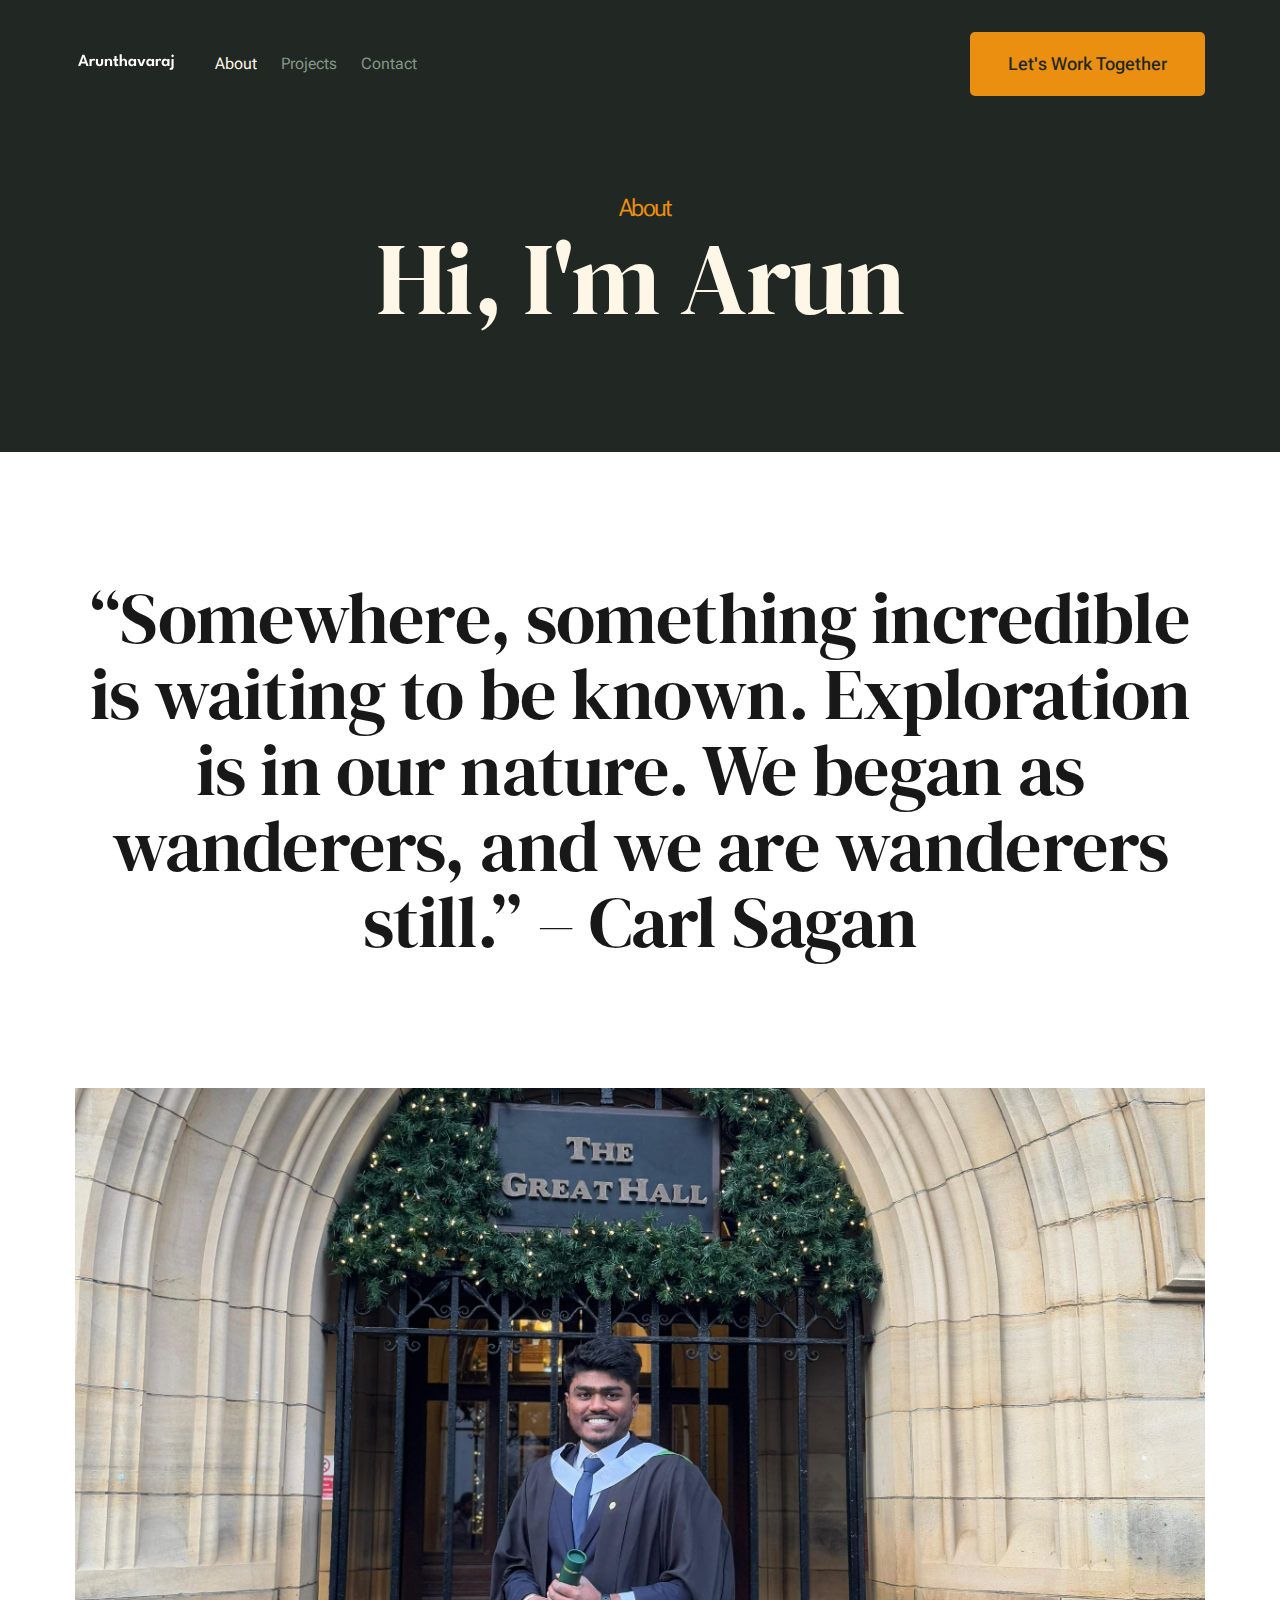
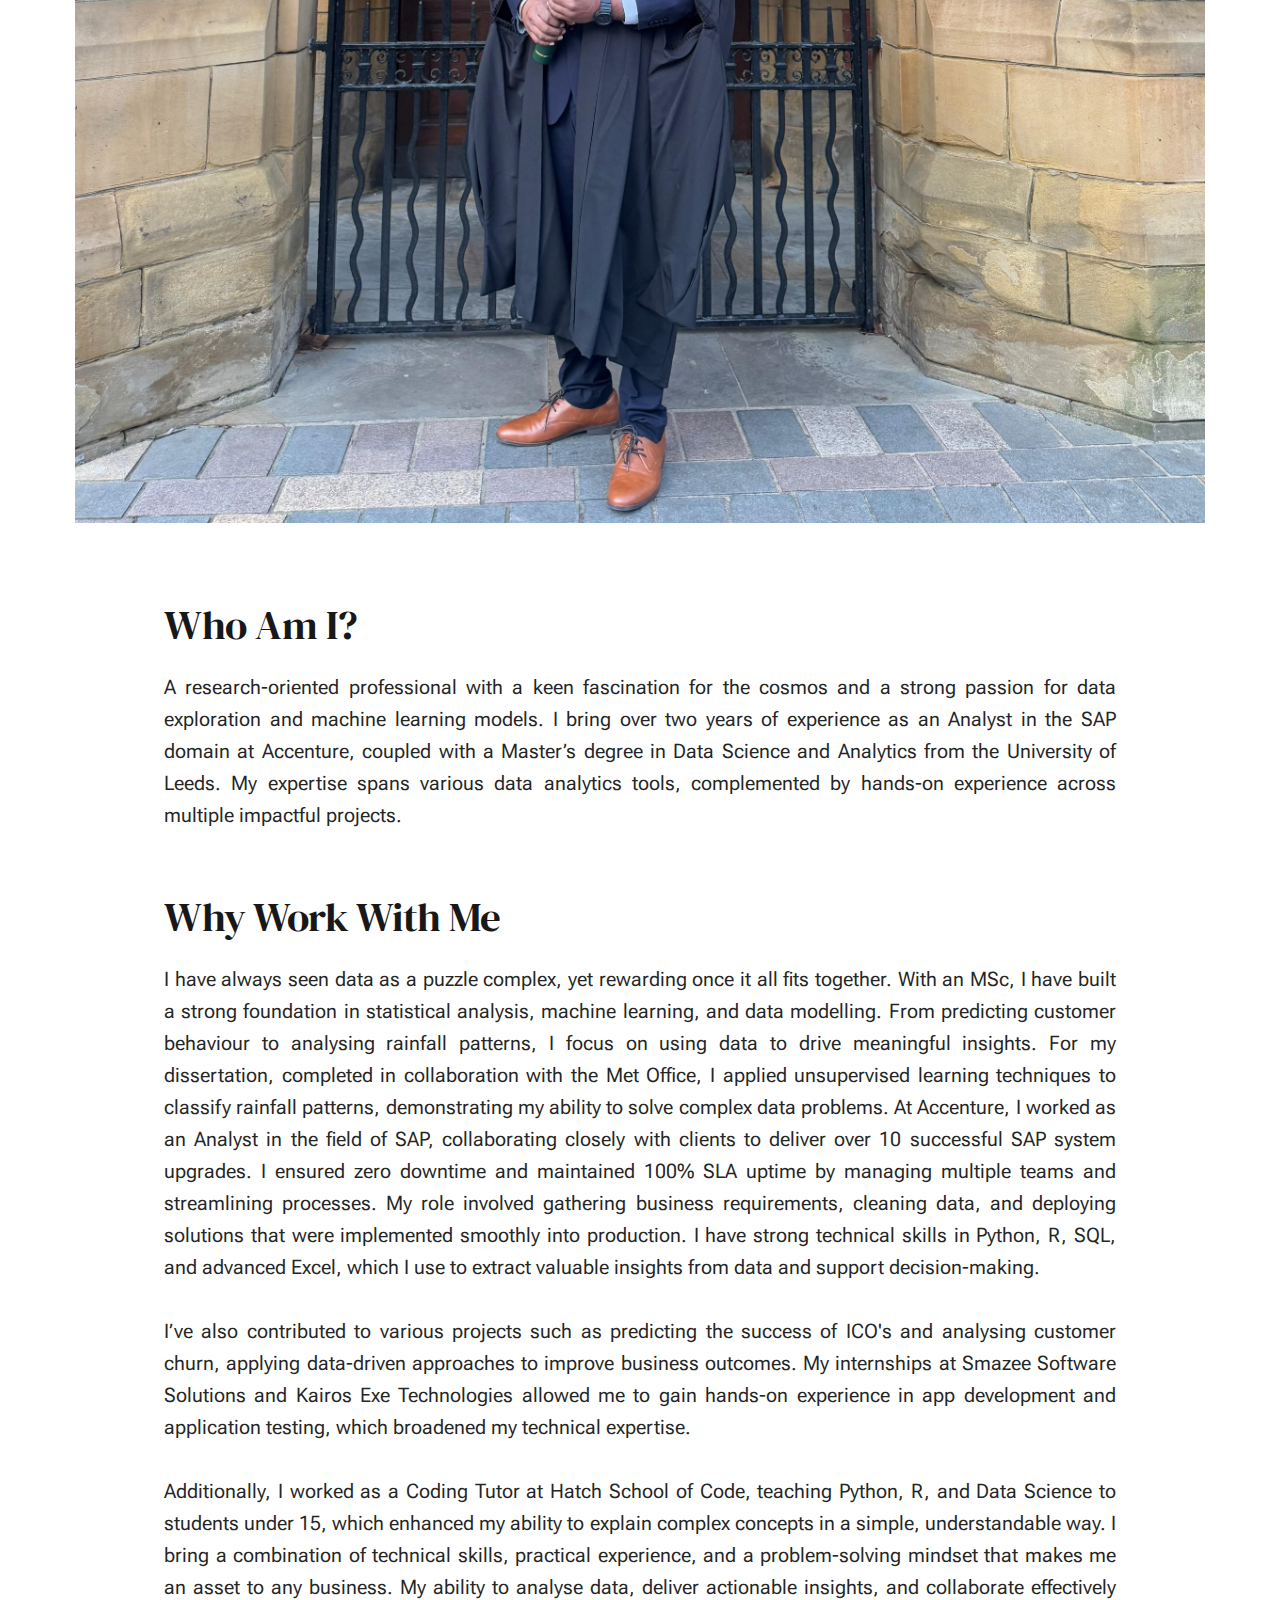
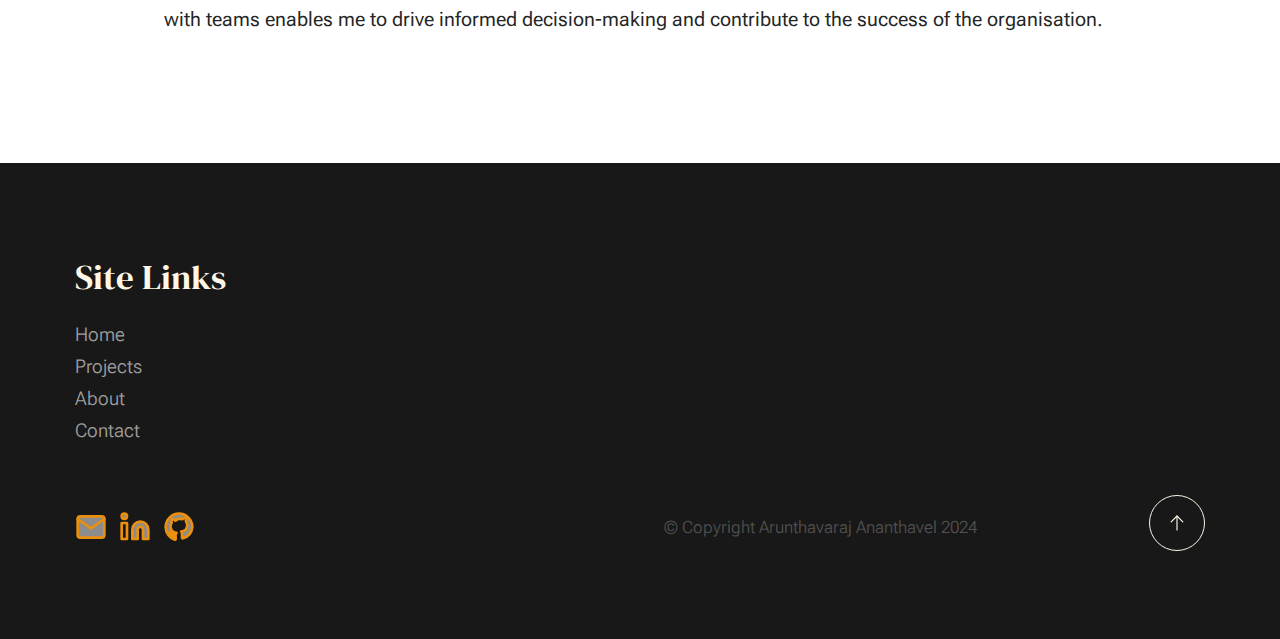
==== about.html @ 65ffff87 "first commit" ====
<!DOCTYPE html>
<html lang="en" class="no-js" >
<head>

    <!--- basic page needs
    ================================================== -->
    <meta charset="utf-8">
    <meta name="viewport" content="width=device-width, initial-scale=1">
    <title>About - Arun</title>

    <script>
        document.documentElement.classList.remove('no-js');
        document.documentElement.classList.add('js');
    </script>

    <!-- CSS
    ================================================== -->
    <link rel="stylesheet" href="css/vendor.css">
    <link rel="stylesheet" href="css/styles.css">

    <!-- favicons
    ================================================== -->
    <link rel="apple-touch-icon" sizes="180x180" href="apple-touch-icon.png">
    <link rel="icon" type="image/png" sizes="32x32" href="favicon-32x32.png">
    <link rel="icon" type="image/png" sizes="16x16" href="favicon-16x16.png">
    <link rel="manifest" href="site.webmanifest">

</head>


<body id="top">


    <!-- preloader
    ================================================== -->
    <div id="preloader">
        <div id="loader" class="dots-fade">
            <div></div>
            <div></div>
            <div></div>
        </div>
    </div>


    <!-- page wrap
    ================================================== -->
    <div id="page" class="s-pagewrap">


        <!-- # site header 
        ================================================== -->
        <header class="s-header">

            <div class="row s-header__inner width-sixteen-col">

                <div class="s-header__block">
                    <div class="s-header__logo">
                        <a class="logo" href="index.html">
                            <img src="images/logo.svg" alt="Homepage">
                        </a>
                    </div>

                    <a class="s-header__menu-toggle" href="#0"><span>Menu</span></a>
                </div> <!-- end s-header__block -->

                <nav class="s-header__nav">
    
                    <ul class="s-header__menu-links">
                        <li class="current"><a href="about.html">About</a></li>
                        <li><a href="projects.html">Projects</a></li>
                        <li><a href="contact.html">Contact</a></li>
                    </ul> <!-- s-header__menu-links -->

                    <div class="s-header__contact">
                        <a href="contact.html" class="btn btn--primary s-header__contact-btn">Let's Work Together</a>                        
                    </div> <!-- s-header__contact -->
    
                </nav> <!-- end s-header__nav -->

            </div> <!-- end s-header__inner -->

        </header> <!-- end s-header -->


        <!-- # site main content
        ================================================== -->
        <section id="content" class="s-content">

               <section class="s-pageheader pageheader">
                    <div class="row">
                        <div class="column xl-12">
                            <h1 class="page-title">
                                <span class="page-title__small-type text-pretitle">About</span>
                                Hi, I'm Arun
                            </h1>
                            
                        </div>
                    </div>
               </section> <!-- end pageheader --> 

               <section class="s-pagecontent pagecontent">

                    <div class="row pageintro">
                        <div class="column xl-12 lg-12 text-center">
                            <h5 class="text-display-title">“Somewhere, something incredible is waiting to be known. Exploration is in our nature. We began as wanderers, and we are wanderers still.” – Carl Sagan </h5>
                        </div>
                                             
                    </div> <!-- end pageintro -->   
                    
                    <div class="row pagemedia">
                        <d class="column xl-12">
                            <figure class="page-media">                                
                                <img src="images/thumbs/about/about-1200.jpg" 
                                     srcset="images/thumbs/about/about-1200.jpg 1200w, 
                                             images/thumbs/about/about-1200.jpg 1200w, 
                                             images/thumbs/about/about-600.jpg 600w" sizes="(max-width: 2400px) 100vw, 2400px" alt="">
                            </figure>
                        </d>
                    </div> <!-- end pagemedia -->

                    <div class="row width-narrower pagemain">
                        <div class="column xl-12"> 

                            <h2>Who Am I?</h2>
                            <p style="text-align: justify;">
                                A research-oriented professional with a keen fascination for the cosmos and a strong passion for data exploration and machine learning models. 
                                I bring over two years of experience as an Analyst in the SAP domain at Accenture, coupled with a Master’s degree in Data Science and Analytics 
                                from the University of Leeds. My expertise spans various data analytics tools, complemented by hands-on experience across multiple impactful projects. 
                            </p>

                        

                            <h2>Why Work With Me</h2>
                            <p style="text-align: justify;">
                                I have always seen data as a puzzle complex, yet rewarding once it all fits together. With an MSc, I have built a strong foundation in statistical analysis, machine learning, and data modelling. From predicting customer behaviour to analysing rainfall patterns, I focus on using data to drive meaningful insights. For my dissertation, completed in collaboration with the Met Office, I applied unsupervised learning techniques to classify rainfall patterns, demonstrating my ability to solve complex data problems.

                                At Accenture, I worked as an Analyst in the field of SAP, collaborating closely with clients to deliver over 10 successful SAP system upgrades. 
                                I ensured zero downtime and maintained 100% SLA uptime by managing multiple teams and streamlining processes. My role involved gathering business requirements, 
                                cleaning data, and deploying solutions that were implemented smoothly into production. I have strong technical skills in Python, R, SQL, and advanced Excel, 
                                which I use to extract valuable insights from data and support decision-making.
                            </p>

                            <p style="text-align: justify;">
                                I’ve also contributed to various projects such as predicting the success of ICO's and analysing customer churn, applying data-driven approaches to improve business outcomes. 
                                My internships at Smazee Software Solutions and Kairos Exe Technologies allowed me to gain hands-on experience in app development and application testing, 
                                which broadened my technical expertise.
                            </p>
                            
                            <p style="text-align: justify;">
                                Additionally, I worked as a Coding Tutor at Hatch School of Code, teaching Python, R, and Data Science to students under 15, which enhanced my ability to explain complex concepts in a simple, understandable way.
                                I bring a combination of technical skills, practical experience, and a problem-solving mindset that makes me an asset to any business. My ability to analyse data, deliver actionable insights, and collaborate effectively with
                                teams enables me to drive informed decision-making and contribute to the success of the organisation.
                            </p>                   

                        </div> <!-- end grid-block-->
                    </div> <!-- end pagemain -->

               </section> <!-- pagecontent -->

               
        </section> <!-- s-content-->

        


        <!-- # footer 
        ================================================== -->
        <footer class="s-footer">
            <div class="row s-footer__content">
                               
                <div class="column xl-3 lg-6 md-12 s-footer__block s-footer__site-links">
                    <h3>Site Links</h3>
                    <ul class="link-list">
                        <li><a href="index.html">Home</a></li>
                        <li><a href="projects.html">Projects</a></li>
                        <li><a href="about.html">About</a></li>
                        <li><a href="contact.html">Contact</a></li>
                    </ul>
                </div>
            </div>    
            
            <div class="row s-footer__bottom">
                <div class="column xl-6 lg-12">
                    <ul class="s-footer__social social-list">
                        <li>
                            <a href="https://mail.google.com/mail/?view=cm&fs=1&to=ajayarun28022000@gmail.com" target="_blank" rel="noopener noreferrer">
                              <svg xmlns="http://www.w3.org/2000/svg" width="24" height="24" viewBox="0 0 24 24" fill="none" stroke="currentColor" stroke-width="2" stroke-linecap="round" stroke-linejoin="round" class="feather feather-mail">
                                <path d="M4 4h16c1.1 0 2 .9 2 2v12c0 1.1-.9 2-2 2H4c-1.1 0-2-.9-2-2V6c0-1.1.9-2 2-2z"></path>
                                <polyline points="22,6 12,13 2,6"></polyline>
                              </svg>
                              <span class="u-screen-reader-text">Email</span>
                            </a>
                          </li>                                  
                          <li>
                            <a href="https://www.linkedin.com/in/arunthavaraj-ananthavel-79775a18b/" target="_blank" rel="noopener noreferrer">
                              <svg xmlns="http://www.w3.org/2000/svg" width="24" height="24" viewBox="0 0 24 24" fill="none" stroke="currentColor" stroke-width="2" stroke-linecap="round" stroke-linejoin="round" class="feather feather-linkedin">
                                <path d="M16 8a6 6 0 0 1 6 6v7h-4v-7a2 2 0 0 0-4 0v7h-4v-7a6 6 0 0 1 6-6z"></path>
                                <rect x="2" y="9" width="4" height="12"></rect>
                                <circle cx="4" cy="4" r="2"></circle>
                              </svg>
                              <span class="u-screen-reader-text">LinkedIn</span>
                            </a>
                          </li>
                          
                          <li>
                            <a href="https://github.com/Arunthavaraj/Arunthavaraj" target="_blank" rel="noopener noreferrer">
                              <svg xmlns="http://www.w3.org/2000/svg" width="24" height="24" viewBox="0 0 24 24" fill="none" stroke="currentColor" stroke-width="2" stroke-linecap="round" stroke-linejoin="round" class="feather feather-github">
                                <path d="M12 2C6.48 2 2 6.48 2 12c0 4.42 2.87 8.166 6.84 9.5.5.1.68-.22.68-.48v-1.72c-2.79.6-3.36-1.33-3.36-1.33-.45-1.14-1.1-1.47-1.1-1.47-.9-.62.07-.6.07-.6 1 .08 1.53 1.05 1.53 1.05.88 1.5 2.32 1.07 2.88.82.09-.63.35-1.07.63-1.32-2.22-.25-4.56-1.11-4.56-4.95 0-1.1.39-2 .99-2.7-.1-.25-.43-1.26.09-2.63 0 0 .81-.27 2.65 1.02A9.217 9.217 0 0 1 12 5.8c.82.004 1.65.11 2.42.32 1.84-1.29 2.65-1.02 2.65-1.02.52 1.37.19 2.38.1 2.63.61.7.99 1.6.99 2.7 0 3.85-2.34 4.7-4.57 4.95.36.31.68.92.68 1.85v2.74c0 .26.18.59.69.48A10.006 10.006 0 0 0 22 12c0-5.52-4.48-10-10-10z"></path>
                              </svg>
                              <span class="u-screen-reader-text">GitHub</span>
                            </a>
                          </li>
                    </ul> <!-- end s-footer__social -->
                </div>
                <div class="column xl-6 lg-12">
                    <p class="ss-copyright">
                        <span>© Copyright Arunthavaraj Ananthavel 2024</span> 
                    </p>
                </div>

                <div class="ss-go-top">
                    <a class="smoothscroll" title="Back to Top" href="#top">
                        <svg xmlns="http://www.w3.org/2000/svg" viewBox="0 0 24 24" width="36" height="36" fill="none" stroke="#ffffff" stroke-width="1" stroke-linecap="round" stroke-linejoin="round">&lt;!--!  Atomicons Free 1.00 by @atisalab License - https://atomicons.com/license/ (Icons: CC BY 4.0) Copyright 2021 Atomicons --&gt;<polyline points="17 11 12 6 7 11"></polyline><line x1="12" y1="18" x2="12" y2="6"></line></svg>
                    </a>
                </div> <!-- end ss-go-top -->
            </div>
            
        </footer> <!-- end s-footer -->

    </div> <!-- end page-wrap -->

    <!-- Java Script
    ================================================== -->
    <script src="js/plugins.js"></script>
    <script src="js/main.js"></script>

</body>
</html>
---- css/styles.css ----
@charset "UTF-8";
/* =================================================================== 
 * Arun Main Stylesheet
 * Template Ver. 1.0.0
 * 12-13-2022
 * ------------------------------------------------------------------
 *
 * TOC:
 * # SETTINGS
 *		## fonts
 *    	## colors
 *	  	## spacing and typescale
 *		## grid variables
 * # CSS RESET
 * # GRID
 *		## extra large devices
 *		## large devices
 *		## medium devices 
 *		## tablet devices
 *		## mobile devices
 *		## small mobile devices
 *		## additional column stackpoints 
 * # BASE SETUP
 * # UTILITY CLASSES
 * # TYPOGRAPHY 
 *		## additional typography & helper classes
 *		## lists
 *		## media 
 *		## spacing
 * # PRELOADER
 *		## page loaded
 * # FORM 
 *		## style placeholder text
 *		## change autocomplete styles in Chrome
 * # BUTTONS
 * # TABLE
 * # COMPONENTS
 *		## pagination 
 *		## alert box 
 *		## skillbars
 *		## stats tabs
 * # PROJECT-WIDE SHARED STYLES
 *		## list items
 *		## social list
 *		## blog card
 *		## testimonials
 *		## swiper overrides
 * # GRID-BASED LAYOUTS
 *		## grid block
 *		## list grid
 * # PAGE WRAP
 * # SITE HEADER
 *		## logo
 *		## main navigation
 *		## mobile menu toggle
 * # PAGEHEADER & PAGECONTENT
 * # INTRO
 *		## intro content
 *		## intro scroll down
 *		## intro transitions
 * # ABOUT
 * # EXPERTISE
 * # CLIENTS
 *		## clients list
 * # CTA
 * # JOURNAL
 * # FOOTER
 *		## newsletter
 *		## copyright
 *		## go top
 * # BLOG STYLES 
 * # PAGE STYLES 
 *		## projects page
 *		## contact page
 *
 * ------------------------------------------------------------------ */


/* ===================================================================
 * # SETTINGS
 *
 *
 * ------------------------------------------------------------------- */

/* ------------------------------------------------------------------- 
 * ## fonts 
 * ------------------------------------------------------------------- */
@import url("https://fonts.googleapis.com/css2?family=DM+Serif+Display&family=Roboto+Flex:opsz,wght@8..144,300;8..144,400;8..144,500;8..144,600&display=swap");

:root {
	--font-1: "Roboto Flex", sans-serif;
	--font-2: "DM Serif Display", Serif;

  /* monospace
   */
	--font-mono: Consolas, "Andale Mono", Courier, "Courier New", monospace;
}

/* ------------------------------------------------------------------- 
 * ## colors
 * ------------------------------------------------------------------- */
:root {
  /* color-1(#EA9010)
   * color-2(#343D35)
   * color-3(#FEF5E4)
   */
	--color-1: hsla(35, 87%, 49%, 1);
	--color-2: hsla(127, 8%, 22%, 1);
	--color-3: hsla(39, 93%, 95%, 1);

  /* theme color variations
   */
	--color-1-lightest             : hsla(35, 87%, 96%, 1);
	--color-1-lighter              : hsla(35, 87%, 69%, 1);
	--color-1-light                : hsla(35, 87%, 59%, 1);
	--color-1-dark                 : hsla(35, 87%, 39%, 1);
	--color-1-darker               : hsla(35, 87%, 29%, 1);
	--color-1-darkest              : hsla(35, 87%, 10%, 1);

	--color-2-lightest             : hsla(127, 8%, 55%, 1);
	--color-2-lighter              : hsla(127, 8%, 42%, 1);
	--color-2-light                : hsla(127, 8%, 32%, 1);
	--color-2-dark                 : hsla(127, 8%, 14%, 1);
	--color-2-darker               : hsla(127, 8%, 2%, 1);
	
	--color-3-light                : hsla(39, 93%, 100%, 1);
	--color-3-dark                 : hsla(39, 93%, 85%, 1);
	--color-3-darker               : hsla(39, 93%, 75%, 1);

  /* feedback colors
   * color-error(#ffd1d2), color-success(#c8e675), 
   * color-info(#d7ecfb), color-notice(#fff099)
   */
	--color-error                  : hsla(359, 100%, 91%, 1);
	--color-success                : hsla(76, 69%, 68%, 1);
	--color-info                   : hsla(205, 82%, 91%, 1);
	--color-notice                 : hsla(51, 100%, 80%, 1);
	--color-error-content          : hsla(359, 50%, 50%, 1);
	--color-success-content        : hsla(76, 29%, 28%, 1);
	--color-info-content           : hsla(205, 32%, 31%, 1);
	--color-notice-content         : hsla(51, 30%, 30%, 1);

  /* shades 
   * generated using 
   * Tint & Shade Generator 
   * (https                     ://maketintsandshades.com/)
   */
	--color-black                  : #000000;
	--color-gray-19                : #121212;
	--color-gray-18                : #242525;
	--color-gray-17                : #363737;
	--color-gray-16                : #484949;
	--color-gray-15                : #5b5c5c;
	--color-gray-14                : #6d6e6e;
	--color-gray-13                : #7f8080;
	--color-gray-12                : #919292;
	--color-gray-11                : #a3a5a5;
	--color-gray-10                : #b5b7b7;
	--color-gray-9                 : #bcbebe;
	--color-gray-8                 : #c4c5c5;
	--color-gray-7                 : #cbcdcd;
	--color-gray-6                 : #d3d4d4;
	--color-gray-5                 : #dadbdb;
	--color-gray-4                 : #e1e2e2;
	--color-gray-3                 : #e9e9e9;
	--color-gray-2                 : #f0f1f1;
	--color-gray-1                 : #f8f8f8;
	--color-white                  : #ffffff;

  /* text
   */
	--color-text                   : var(--color-gray-18);
	--color-text-dark              : #181818;
	--color-text-light             : var(--color-gray-14);
	--color-placeholder            : var(--color-gray-12);

  /* link
   */
	--color-link                   : var(--color-1);
	--color-link-hover             : var(--color-2-lighter);
	--color-link-active            : var(--color-2-lighter);

  /* buttons
   */
	--color-btn                    : var(--color-gray-4);
	--color-btn-text               : var(--color-text);
	--color-btn-hover              : var(--color-gray-5);
	--color-btn-hover-text         : var(--color-text);
	--color-btn-primary            : var(--color-1);
	--color-btn-primary-text       : var(--color-2-dark);
	--color-btn-primary-hover      : var(--color-1-light);
	--color-btn-primary-hover-text : var(--color-2-dark);
	--color-btn-stroke             : var(--color-text-dark);
	--color-btn-stroke-text        : var(--color-text-dark);
	--color-btn-stroke-hover       : var(--color-text-dark);
	--color-btn-stroke-hover-text  : var(--color-white);

  /* preloader
   */
	--color-preloader-bg           : var(--color-2-dark);
	--color-loader                 : var(--color-white);
	--color-loader-light           : var(--color-2-light);

  /* others
   */
	--color-body                   : white;
	--color-border                 : rgba(0, 0, 0, .1);
	--border-radius                : 5px;
}

/* ------------------------------------------------------------------- 
 * ## spacing and typescale
 * ------------------------------------------------------------------- */
:root {
  /* spacing
   * base font size: 20px 
   * vertical space unit : 32px
   */
	--base-size        : 62.5%;
	--multiplier       : 1;
	--base-font-size   : calc(2rem * var(--multiplier));
	--space            : calc(3.2rem * var(--multiplier));

  /* vertical spacing 
   */
	--vspace-0_125     : calc(0.125 * var(--space));
	--vspace-0_25      : calc(0.25 * var(--space));
	--vspace-0_375     : calc(0.375 * var(--space));
	--vspace-0_5       : calc(0.5 * var(--space));
	--vspace-0_625     : calc(0.625 * var(--space));
	--vspace-0_75      : calc(0.75 * var(--space));
	--vspace-0_875     : calc(0.875 * var(--space));
	--vspace-1         : calc(var(--space));
	--vspace-1_25      : calc(1.25 * var(--space));
	--vspace-1_5       : calc(1.5 * var(--space));
	--vspace-1_75      : calc(1.75 * var(--space));
	--vspace-2         : calc(2 * var(--space));
	--vspace-2_5       : calc(2.5 * var(--space));
	--vspace-3         : calc(3 * var(--space));
	--vspace-3_5       : calc(3.5 * var(--space));
	--vspace-4         : calc(4 * var(--space));
	--vspace-4_5       : calc(4.5 * var(--space));
	--vspace-5         : calc(5 * var(--space));
	--vspace-5_5       : calc(5.5 * var(--space));
	--vspace-6         : calc(6 * var(--space));
	--vspace-6_5       : calc(6.5 * var(--space));
	--vspace-7         : calc(7 * var(--space));
	--vspace-7_5       : calc(7.5 * var(--space));
	--vspace-8         : calc(8 * var(--space));
	--vspace-8_5       : calc(8.5 * var(--space));
	--vspace-9         : calc(9 * var(--space));
	--vspace-9_5       : calc(9.5 * var(--space));
	--vspace-10        : calc(10 * var(--space));

  /* type scale
   * ratio 1        :2 | base: 20px
   * -------------------------------------------------------
   *
   * --text-huge-3    = (148.60px)
   * --text-huge-2    = (123.83px)
   * --text-huge-1    = (103.20px)
   * --text-display-3 = (86.00px)
   * --text-display-2 = (71.66px)
   * --text-display-1 = (59.72px)
   * --text-xxxl      = (49.77px)
   * --text-xxl       = (41.47px)
   * --text-xl        = (34.56px)
   * --text-lg        = (28.80px)
   * --text-md        = (24.00px)
   * --text-size      = (20.00px) BASE
   * --text-sm        = (16.67px)
   * --text-xs        = (13.89px)
   *
   * ---------------------------------------------------------
   */
	--text-scale-ratio : 1.2;
	--text-size        : var(--base-font-size);
	--text-xs          : calc((var(--text-size) / var(--text-scale-ratio)) / var(--text-scale-ratio));
	--text-sm          : calc(var(--text-xs) * var(--text-scale-ratio));
	--text-md          : calc(var(--text-sm) * var(--text-scale-ratio) * var(--text-scale-ratio));
	--text-lg          : calc(var(--text-md) * var(--text-scale-ratio));
	--text-xl          : calc(var(--text-lg) * var(--text-scale-ratio));
	--text-xxl         : calc(var(--text-xl) * var(--text-scale-ratio));
	--text-xxxl        : calc(var(--text-xxl) * var(--text-scale-ratio));
	--text-display-1   : calc(var(--text-xxxl) * var(--text-scale-ratio));
	--text-display-2   : calc(var(--text-display-1) * var(--text-scale-ratio));
	--text-display-3   : calc(var(--text-display-2) * var(--text-scale-ratio));
	--text-huge-1      : calc(var(--text-display-3) * var(--text-scale-ratio));
	--text-huge-2      : calc(var(--text-huge-1) * var(--text-scale-ratio));
	--text-huge-3      : calc(var(--text-huge-2) * var(--text-scale-ratio));

  /* default button height
   */
	--vspace-btn       : var(--vspace-2);
}

/* on mobile devices below 600px, change the value of '--multiplier' 
 * to adjust the values of base font size and vertical space unit.
 */
@media screen and (max-width: 600px) {
	:root {
		--multiplier: .9375;
	}
}

/* ------------------------------------------------------------------- 
 * ## grid variables
 * ------------------------------------------------------------------- */
:root {
  
  /* widths for rows and containers
   */
	--width-sixteen-cols: 1760px;
	--width-default     : 1320px;
	--width-wide        : 1600px;
	--width-wider       : 1800px;
	--width-narrow      : 1200px;
	--width-narrower    : 1000px;
	--width-narrowest   : 800px;
	--width-full        : 100%;
	--width-grid-max    : var(--width-default);

  /* gutter
   */
	--gutter            : 2.4rem;
}

/* on large screen devices
 */
@media screen and (max-width: 1000px) {
	:root {
		--gutter: 2.2rem;
	}
}

/* on small devices
 */
@media screen and (max-width: 600px) {
	:root {
		--gutter: 1rem;
	}
}



/* ====================================================================
 * # CSS RESET
 *
 *
 * --------------------------------------------------------------------
 * http://meyerweb.com/eric/tools/css/reset/ 
 * v2.0 | 20110126
 * License: none (public domain)
 * -------------------------------------------------------------------- */
html,
body,
div,
span,
applet,
object,
iframe,
h1,
h2,
h3,
h4,
h5,
h6,
p,
blockquote,
pre,
a,
abbr,
acronym,
address,
big,
cite,
code,
del,
dfn,
em,
img,
ins,
kbd,
q,
s,
samp,
small,
strike,
strong,
sub,
sup,
tt,
var,
b,
u,
i,
center,
dl,
dt,
dd,
ol,
ul,
li,
fieldset,
form,
label,
legend,
table,
caption,
tbody,
tfoot,
thead,
tr,
th,
td,
article,
aside,
canvas,
details,
embed,
figure,
figcaption,
footer,
header,
hgroup,
menu,
nav,
output,
ruby,
section,
summary,
time,
mark,
audio,
video {
	margin        : 0;
	padding       : 0;
	border        : 0;
	font-size     : 100%;
	font          : inherit;
	vertical-align: baseline;
}

/* HTML5 display-role reset for older browsers */
article,
aside,
details,
figcaption,
figure,
footer,
header,
hgroup,
menu,
nav,
section {
	display: block;
}

body {
	line-height: 1;
}

ol,
ul {
	list-style: none;
}

blockquote,
q {
	quotes: none;
}

blockquote:before,
blockquote:after,
q:before,
q:after {
	content: "";
	content: none;
}

table {
	border-collapse: collapse;
	border-spacing : 0;
}


/* ===================================================================
 * # GRID v5.0.0
 *
 *
 * -------------------------------------------------------------------
 * - Grid system based on the flex display property.
 *
 * - Grid breakpoints are based on MAXIMUM WIDTH media queries, 
 *   meaning they apply to that one breakpoint and ALL THOSE BELOW IT.
 *
 * - Grid columns without a specified width will automatically layout 
 *   as equal width columns.
 *
 * - On viewports 400px and below, all grid columns will stacked 
 *   vertically
 *
 * ------------------------------------------------------------------- */

/* row 
 */
.row {
	display  : flex;
	flex-flow: row wrap;
	width    : min(92%, var(--width-grid-max));
	margin   : 0 auto;
}

.row .row {
	width       : auto;
	margin-left : calc(var(--gutter) * -1);
	margin-right: calc(var(--gutter) * -1);
}

/* column
 */
.column {
	flex   : 1;
	padding: 0 var(--gutter);
}

.collapse>.column,
.column.collapse {
	padding: 0;
}

/* row utility classes
 */
.row.row-wrap {
	flex-wrap: wrap;
}

.row.row-nowrap {
	flex-wrap: nowrap;
}

.row.row-y-top {
	align-items: flex-start;
}

.row.row-y-bottom {
	align-items: flex-end;
}

.row.row-y-center {
	align-items: center;
}

.row.row-stretch {
	align-items: stretch;
}

.row.row-baseline {
	align-items: baseline;
}

.row.row-x-left {
	justify-content: flex-start;
}

.row.row-x-right {
	justify-content: flex-end;
}

.row.row-x-center {
	justify-content: center;
}

.row.row-center {
	align-items    : center;
	justify-content: center;
}

/* ------------------------- -------------------------------------------
 * ## extra large devices (1201px and above)
 * -------------------------------------------------------------------- */
.xl-1 {
	flex : none;
	width: 8.3333333333%;
}

.xl-2 {
	flex : none;
	width: 16.6666666667%;
}

.xl-3 {
	flex : none;
	width: 25%;
}

.xl-4 {
	flex : none;
	width: 33.3333333333%;
}

.xl-5 {
	flex : none;
	width: 41.6666666667%;
}

.xl-6 {
	flex : none;
	width: 50%;
}

.xl-7 {
	flex : none;
	width: 58.3333333333%;
}

.xl-8 {
	flex : none;
	width: 66.6666666667%;
}

.xl-9 {
	flex : none;
	width: 75%;
}

.xl-10 {
	flex : none;
	width: 83.3333333333%;
}

.xl-11 {
	flex : none;
	width: 91.6666666667%;
}

.xl-12 {
	flex : none;
	width: 100%;
}

/* --------------------------------------------------------------------
 * ## large devices (1001px to 1200px)
 * -------------------------------------------------------------------- */
@media screen and (max-width: 1200px) {
	.lg-1 {
		flex : none;
		width: 8.3333333333%;
	}

	.lg-2 {
		flex : none;
		width: 16.6666666667%;
	}

	.lg-3 {
		flex : none;
		width: 25%;
	}

	.lg-4 {
		flex : none;
		width: 33.3333333333%;
	}

	.lg-5 {
		flex : none;
		width: 41.6666666667%;
	}

	.lg-6 {
		flex : none;
		width: 50%;
	}

	.lg-7 {
		flex : none;
		width: 58.3333333333%;
	}

	.lg-8 {
		flex : none;
		width: 66.6666666667%;
	}

	.lg-9 {
		flex : none;
		width: 75%;
	}

	.lg-10 {
		flex : none;
		width: 83.3333333333%;
	}

	.lg-11 {
		flex : none;
		width: 91.6666666667%;
	}

	.lg-12 {
		flex : none;
		width: 100%;
	}
}

/* --------------------------------------------------------------------
 * ## medium devices (801px to 1000px)
 * -------------------------------------------------------------------- */
@media screen and (max-width: 1000px) {
	.md-1 {
		flex : none;
		width: 8.3333333333%;
	}

	.md-2 {
		flex : none;
		width: 16.6666666667%;
	}

	.md-3 {
		flex : none;
		width: 25%;
	}

	.md-4 {
		flex : none;
		width: 33.3333333333%;
	}

	.md-5 {
		flex : none;
		width: 41.6666666667%;
	}

	.md-6 {
		flex : none;
		width: 50%;
	}

	.md-7 {
		flex : none;
		width: 58.3333333333%;
	}

	.md-8 {
		flex : none;
		width: 66.6666666667%;
	}

	.md-9 {
		flex : none;
		width: 75%;
	}

	.md-10 {
		flex : none;
		width: 83.3333333333%;
	}

	.md-11 {
		flex : none;
		width: 91.6666666667%;
	}

	.md-12 {
		flex : none;
		width: 100%;
	}
}

/* --------------------------------------------------------------------
 * ## tablet devices (601px to 800px)  
 * -------------------------------------------------------------------- */
@media screen and (max-width: 800px) {
	.tab-1 {
		flex : none;
		width: 8.3333333333%;
	}

	.tab-2 {
		flex : none;
		width: 16.6666666667%;
	}

	.tab-3 {
		flex : none;
		width: 25%;
	}

	.tab-4 {
		flex : none;
		width: 33.3333333333%;
	}

	.tab-5 {
		flex : none;
		width: 41.6666666667%;
	}

	.tab-6 {
		flex : none;
		width: 50%;
	}

	.tab-7 {
		flex : none;
		width: 58.3333333333%;
	}

	.tab-8 {
		flex : none;
		width: 66.6666666667%;
	}

	.tab-9 {
		flex : none;
		width: 75%;
	}

	.tab-10 {
		flex : none;
		width: 83.3333333333%;
	}

	.tab-11 {
		flex : none;
		width: 91.6666666667%;
	}

	.tab-12 {
		flex : none;
		width: 100%;
	}
}

/* --------------------------------------------------------------------
 * ## mobile devices (401px to 600px)  
 * -------------------------------------------------------------------- */
@media screen and (max-width: 600px) {
	.row {
		width        : 100%;
		padding-left : 6vw;
		padding-right: 6vw;
	}

	.row .row {
		padding-left : 0;
		padding-right: 0;
	}

	.mob-1 {
		flex : none;
		width: 8.3333333333%;
	}

	.mob-2 {
		flex : none;
		width: 16.6666666667%;
	}

	.mob-3 {
		flex : none;
		width: 25%;
	}

	.mob-4 {
		flex : none;
		width: 33.3333333333%;
	}

	.mob-5 {
		flex : none;
		width: 41.6666666667%;
	}

	.mob-6 {
		flex : none;
		width: 50%;
	}

	.mob-7 {
		flex : none;
		width: 58.3333333333%;
	}

	.mob-8 {
		flex : none;
		width: 66.6666666667%;
	}

	.mob-9 {
		flex : none;
		width: 75%;
	}

	.mob-10 {
		flex : none;
		width: 83.3333333333%;
	}

	.mob-11 {
		flex : none;
		width: 91.6666666667%;
	}

	.mob-12 {
		flex : none;
		width: 100%;
	}
}

/* --------------------------------------------------------------------
 * ## small mobile devices (up to 400px)
 * -------------------------------------------------------------------- */

/* stack columns vertically
 */
@media screen and (max-width: 400px) {
	.row .row {
		margin-left : 0;
		margin-right: 0;
	}

	.column {
		flex        : none;
		width       : 100%;
		margin-left : 0;
		margin-right: 0;
		padding     : 0;
	}
}

/* --------------------------------------------------------------------
 * ## additional column stackpoints 
 * -------------------------------------------------------------------- */
@media screen and (max-width: 900px) {
	.stack-on-900 {
		flex        : none;
		width       : 100%;
		margin-left : 0;
		margin-right: 0;
	}
}

@media screen and (max-width: 700px) {
	.stack-on-700 {
		flex        : none;
		width       : 100%;
		margin-left : 0;
		margin-right: 0;
	}
}

@media screen and (max-width: 550px) {
	.stack-on-550 {
		flex        : none;
		width       : 100%;
		margin-left : 0;
		margin-right: 0;
	}
}


/* ===================================================================
 * # BASE SETUP
 *
 *
 * ------------------------------------------------------------------- */
html {
	font-size : var(--base-size);
	box-sizing: border-box;
}

*,
*::before,
*::after {
	box-sizing: inherit;
}

html,
body {
	height: 100%;
}

body {
	background-color          : var(--color-body);
	-webkit-overflow-scrolling: touch;
	-webkit-text-size-adjust  : 100%;
	-webkit-font-smoothing    : antialiased;
	-moz-osx-font-smoothing   : grayscale;
}

p {
	font-size     : inherit;
	text-rendering: optimizeLegibility;
}

a {
	text-decoration: none;
}

svg,
img,
video {
	max-width: 100%;
	height   : auto;
}

pre {
	overflow: auto;
}

div,
dl,
dt,
dd,
ul,
ol,
li,
h1,
h2,
h3,
h4,
h5,
h6,
pre,
form,
p,
blockquote,
th,
td {
	margin : 0;
	padding: 0;
}

input[type=email],
input[type=number],
input[type=search],
input[type=text],
input[type=tel],
input[type=url],
input[type=password],
textarea {
	-webkit-appearance: none;
	-moz-appearance   : none;
	appearance        : none;
}


/* ===================================================================
 * # UTILITY CLASSES
 *
 *
 * ------------------------------------------------------------------- */

/* flex item alignment classes
 */
.u-flexitem-center {
	margin    : auto;
	align-self: center;
}

.u-flexitem-left {
	margin-right: auto;
	align-self  : center;
}

.u-flexitem-right {
	margin-left: auto;
	align-self : center;
}

.u-flexitem-x-center {
	margin-right: auto;
	margin-left : auto;
}

.u-flexitem-x-left {
	margin-right: auto;
}

.u-flexitem-x-right {
	margin-left: auto;
}

.u-flexitem-y-center {
	align-self: center;
}

.u-flexitem-y-top {
	align-self: flex-start;
}

.u-flexitem-y-bottom {
	align-self: flex-end;
}

/* misc helper classes
 */
.u-screen-reader-text {
	clip             : rect(1px, 1px, 1px, 1px);
	-webkit-clip-path: inset(50%);
	clip-path        : inset(50%);
	height           : 1px;
	width            : 1px;
	margin           : -1px;
	overflow         : hidden;
	padding          : 0;
	border           : 0;
	position         : absolute;
	word-wrap        : normal !important;
}

.u-clearfix:after {
	content: "";
	display: table;
	clear  : both;
}

.u-flex-center {
	align-items    : center;
	justify-content: center;
}

.u-hidden {
	display: none;
}

.u-invisible {
	visibility: hidden;
}

.u-antialiased {
	-webkit-font-smoothing : antialiased;
	-moz-osx-font-smoothing: grayscale;
}

.u-overflow-hidden {
	overflow: hidden;
}

.u-remove-top {
	margin-top: 0;
}

.u-remove-bottom {
	margin-bottom: 0;
}

.u-add-half-bottom {
	margin-bottom: var(--vspace-0_5);
}

.u-add-bottom {
	margin-bottom: var(--vspace-1);
}

.u-no-border {
	border: none;
}

.u-fullwidth {
	width: 100%;
}

.u-pull-left {
	float: left;
}

.u-pull-right {
	float: right;
}


/* ===================================================================
 * # TYPOGRAPHY 
 *
 *
 * ------------------------------------------------------------------- 
 * type scale - ratio 1:2 | base: 20px
 * -------------------------------------------------------------------
 *
 * --text-huge-3    = (148.60px)
 * --text-huge-2    = (123.83px)
 * --text-huge-1    = (103.20px)
 * --text-display-3 = (86.00px)
 * --text-display-2 = (71.66px)
 * --text-display-1 = (59.72px)
 * --text-xxxl      = (49.77px)
 * --text-xxl       = (41.47px)
 * --text-xl        = (34.56px)
 * --text-lg        = (28.80px)
 * --text-md        = (24.00px)
 * --text-size      = (20.00px) BASE
 * --text-sm        = (16.67px)
 * --text-xs        = (13.89px)
 *
 * -------------------------------------------------------------------- */

/* --------------------------------------------------------------------
 * ## base type styles
 * -------------------------------------------------------------------- */
body {
	font-family: var(--font-1);
	font-size  : var(--base-font-size);
	font-weight: 400;
	line-height: var(--vspace-1);
	color      : var(--color-text);
}

/* links
 */
a {
	color     : var(--color-link);
	transition: all 0.3s ease-in-out;
}

a:focus,
a:hover,
a:active {
	color: var(--color-link-hover);
}

a:hover,
a:active {
	outline: 0;
}

/* headings
 */
h1,
h2,
h3,
h4,
h5,
h6,
.h1,
.h2,
.h3,
.h4,
.h5,
.h6 {
	font-family           : var(--font-2);
	font-weight           : 400;
	color                 : var(--color-text-dark);
	font-variant-ligatures: common-ligatures;
	text-rendering        : optimizeLegibility;
}

h1,
.h1 {
	margin-top   : var(--vspace-2_5);
	margin-bottom: var(--vspace-0_75);
}

h2,
.h2,
h3,
.h3,
h4,
.h4 {
	margin-top   : var(--vspace-2);
	margin-bottom: var(--vspace-0_75);
}

h5,
.h5,
h6,
.h6 {
	margin-top   : var(--vspace-1_75);
	margin-bottom: var(--vspace-0_5);
}

h1,
.h1 {
	font-size     : var(--text-display-2);
	line-height   : calc(2.25 * var(--space));
	letter-spacing: -0.015em;
}

@media screen and (max-width: 500px) {

	h1,
	.h1 {
		font-size  : var(--text-xxxl);
		line-height: calc(1.625 * var(--space));
	}
}

h2,
.h2 {
	font-size     : var(--text-xxl);
	line-height   : calc(1.375 * var(--space));
	letter-spacing: -0.012em;
}

h3,
.h3 {
	font-size  : var(--text-xl);
	line-height: calc(1.125 * var(--space));
}

h4,
.h4 {
	font-size  : var(--text-lg);
	line-height: var(--vspace-1);
}

h5,
.h5 {
	font-size  : var(--text-md);
	line-height: var(--vspace-0_875);
}

h6,
.h6 {
	font-family   : var(--font-1);
	font-weight   : 600;
	font-size     : var(--text-sm);
	line-height   : var(--vspace-0_75);
	text-transform: uppercase;
	letter-spacing: 0.3rem;
}

/* emphasis, italic,
 * strong, bold and small text
 */
em,
i,
strong,
b {
	font-size  : inherit;
	line-height: inherit;
}

em,
i {
	font-style: italic;
}

strong,
b {
	font-weight: 600;
	color      : var(--color-text-dark);
}

small {
	font-size  : 80%;
	font-weight: 400;
	line-height: var(--vspace-0_5);
}

/* blockquotes
 */
blockquote {
	margin     : 0 0 var(--vspace-1) 0;
	padding    : var(--vspace-1) var(--vspace-1_5);
	border-left: 2px solid var(--color-text-dark);
	position   : relative;
}

blockquote p {
	font-family: var(--font-1);
	font-weight: 400;
	font-size  : var(--text-lg);
	font-style : normal;
	line-height: var(--vspace-1_25);
	color      : var(--color-text-dark);
	padding    : 0;
}

blockquote cite {
	display    : block;
	font-family: var(--font-1);
	font-weight: 400;
	font-size  : var(--text-sm);
	line-height: var(--vspace-0_75);
	font-style : normal;
}

blockquote cite:before {
	content: "— ";
}

blockquote cite,
blockquote cite a,
blockquote cite a:visited {
	color : var(--color-text-light);
	border: none;
}

@media screen and (max-width: 500px) {
	blockquote {
		padding: var(--vspace-0_75) var(--vspace-0_75);
	}

	blockquote p {
		font-size  : var(--text-md);
		line-height: var(--vspace-1);
	}
}

/* figures
 */
figure img,
p img {
	margin        : 0;
	vertical-align: bottom;
}

figure {
	display     : block;
	margin-left : 0;
	margin-right: 0;
}

figure img+figcaption {
	margin-top: var(--vspace-1);
}

figcaption {
	/* font-style: italic; */
	font-size    : var(--text-sm);
	text-align   : center;
	margin-bottom: 0;
}

/* preformatted, code
 */
var,
kbd,
samp,
code,
pre {
	font-family: var(--font-mono);
}

pre {
	padding   : var(--vspace-0_75) var(--vspace-1) var(--vspace-1);
	background: var(--color-gray-2);
	overflow-x: auto;
}

code {
	font-size    : var(--text-sm);
	line-height  : 1.6rem;
	margin       : 0 0.2rem;
	padding      : calc((var(--vspace-1) - 1.6rem) / 2 - 0.1rem) 0.7rem;
	white-space  : nowrap;
	background   : var(--color-gray-2);
	border       : 1px solid var(--color-gray-5);
	color        : var(--color-text);
	border-radius: 3px;
}

pre>code {
	display    : block;
	white-space: pre;
	line-height: var(--vspace-1);
	padding    : 0;
	margin     : 0;
	border     : none;
}

/* deleted text, abbreviation,
 * & mark text
 */
del {
	text-decoration: line-through;
}

abbr {
	font-family   : var(--font-1);
	font-weight   : 600;
	font-variant  : small-caps;
	text-transform: lowercase;
	letter-spacing: 0.1em;
	color         : var(--color-text-dark);
}

abbr[title],
dfn[title] {
	border-bottom  : 1px dotted;
	cursor         : help;
	text-decoration: none;
}

mark {
	background: var(--color-1-light);
	color     : var(--color-text);
}

/* horizontal rule
 */
hr {
	border      : solid var(--color-border);
	border-width: 0.1rem 0 0;
	clear       : both;
	margin      : var(--vspace-2) 0 calc(var(--vspace-2) - 1px);
	height      : 0;
}

hr.fancy {
	border    : none;
	margin    : var(--vspace-2) 0;
	height    : var(--vspace-1);
	text-align: center;
}

hr.fancy::before {
	content       : "*****";
	letter-spacing: 0.3em;
}

/* --------------------------------------------------------------------
 * ## additional typography & helper classes
 * -------------------------------------------------------------------- */
.lead,
.attention-getter {
	font-family: var(--font-1);
	font-size  : var(--text-md);
	line-height: var(--vspace-1_25);
}

@media screen and (max-width: 800px) {

	.lead,
	.attention-getter {
		font-size  : calc(var(--text-size) * 1.1);
		line-height: calc(1.125 * var(--space));
	}
}

.pull-quote {
	position  : relative;
	padding   : 0;
	margin-top: 0;
	text-align: center;
}

.pull-quote blockquote {
	border     : none;
	margin     : 0 auto;
	max-width  : 62rem;
	padding-top: var(--vspace-2_5);
	position   : relative;
}

.pull-quote blockquote p {
	font-weight: 400;
	color      : var(--color-text-dark);
}

.pull-quote blockquote:before {
	content          : "";
	display          : block;
	height           : var(--vspace-1);
	width            : var(--vspace-1);
	background-repeat: no-repeat;
	background       : center center;
	background-size  : contain;
	background-image : url(../images/icons/icon-quote.svg);
	transform        : translate(-50%, 0, 0);
	position         : absolute;
	top              : var(--vspace-1);
	left             : 50%;
}

.drop-cap:first-letter {
	float         : left;
	font-family   : var(--font-1);
	font-weight   : 600;
	font-size     : calc(3 * var(--space));
	line-height   : 1;
	padding       : 0 0.125em 0 0;
	text-transform: uppercase;
	background    : transparent;
	color         : var(--color-text-dark);
}

.text-center {
	text-align: center;
}

.text-left {
	text-align: left;
}

.text-right {
	text-align: right;
}

/* --------------------------------------------------------------------
 * ## lists
 * -------------------------------------------------------------------- */
ol {
	list-style: decimal;
}

ul {
	list-style: disc;
}

li {
	display: list-item;
}

ol,
ul {
	margin-left: 1.6rem;
}

ul li {
	padding-left: 0.4rem;
}

ul ul,
ul ol,
ol ol,
ol ul {
	margin: 1.6rem 0 1.6rem 1.6rem;
}

ul.disc li {
	display   : list-item;
	list-style: none;
	padding   : 0 0 0 0.8rem;
	position  : relative;
}

ul.disc li::before {
	content       : "";
	display       : inline-block;
	width         : 6px;
	height        : 6px;
	border-radius : 50%;
	background    : var(--color-1);
	position      : absolute;
	left          : -0.8em;
	top           : calc(50% - 4px);
	vertical-align: middle;
}

dt {
	margin: 0;
	color : var(--color-1);
}

dt strong {
	color: var(--color-1);
}

dd {
	margin: 0 0 0 2rem;
}

/* definition list line style 
 */
.lining dt,
.lining dd {
	display: inline;
	margin : 0;
}

.lining dt+dt:before,
.lining dd+dt:before {
	content    : "\a";
	white-space: pre;
}

.lining dd+dd:before {
	content: ", ";
}

.lining dd+dd:before {
	content: ", ";
}

.lining dd:before {
	content    : ": ";
	margin-left: -0.2em;
}

/* definition list dictionary style 
 */
.dictionary-style dt {
	display      : inline;
	counter-reset: definitions;
}

.dictionary-style dt+dt:before {
	content    : ", ";
	margin-left: -0.2em;
}

.dictionary-style dd {
	display          : block;
	counter-increment: definitions;
}

.dictionary-style dd:before {
	content: counter(definitions, decimal) ". ";
}

/* ------------------------------------------------------------------- 
 * ## media 
 * ------------------------------------------------------------------- */

/* floated image
 */
img.u-pull-right {
	margin: var(--vspace-0_5) 0 var(--vspace-0_5) var(--vspace-0_875);
}

img.u-pull-left {
	margin: var(--vspace-0_5) var(--vspace-0_875) var(--vspace-0_5) 0;
}

/* responsive video container
 */
.video-container {
	--aspect-ratio: 16/9;
	position      : relative;
	height        : 0;
	overflow      : hidden;
	padding-bottom: calc(100% / (var(--aspect-ratio)));
}

.video-container iframe,
.video-container object,
.video-container embed,
.video-container video {
	position: absolute;
	top     : 0;
	left    : 0;
	width   : 100%;
	height  : 100%;
}

/* --------------------------------------------------------------------
 * ## spacing
 * -------------------------------------------------------------------- */
fieldset,
button,
.btn {
	margin-bottom: var(--vspace-0_5);
}

input,
textarea,
select,
pre,
blockquote,
figure,
figcaption,
table,
p,
ul,
ol,
dl,
form,
img,
.video-container,
.ss-custom-select {
	margin-bottom: var(--vspace-1);
}



/* ===================================================================
 * # PRELOADER
 * 
 * 
 * -------------------------------------------------------------------
 * - markup:
 *
 * <div id="preloader">
 *     <div id="loader" class="dots-fade">
 *         <div></div>
 *         <div></div>
 *         <div></div>
 *     </div>
 * </div>
 *
 * - loader class:
 * <dots-fade | dots-jump | dots-pulse>
 *
 * ------------------------------------------------------------------- */
#preloader {
	position       : fixed;
	display        : flex;
	flex-flow      : row wrap;
	justify-content: center;
	align-items    : center;
	background     : var(--color-preloader-bg);
	z-index        : 500;
	height         : 100vh;
	width          : 100%;
	opacity        : 1;
	overflow       : hidden;
}

.no-js #preloader {
	display: none;
}

#loader {
	position: relative;
	width   : 4px;
	height  : 4px;
	padding : 0;
	display : inline-block;
}

#loader>div {
	content      : "";
	background   : var(--color-loader);
	width        : 4px;
	height       : 4px;
	position     : absolute;
	top          : 0;
	left         : 0;
	border-radius: 50%;
}

#loader>div:nth-of-type(1) {
	left: 15px;
}

#loader>div:nth-of-type(3) {
	left: -15px;
}

/* dots jump */
.dots-jump>div {
	-webkit-animation      : dots-jump 1.2s infinite ease;
	animation              : dots-jump 1.2s infinite ease;
	-webkit-animation-delay: 0.2s;
	animation-delay        : 0.2s;
}

.dots-jump>div:nth-of-type(1) {
	-webkit-animation-delay: 0.4s;
	animation-delay        : 0.4s;
}

.dots-jump>div:nth-of-type(3) {
	-webkit-animation-delay: 0s;
	animation-delay        : 0s;
}

@-webkit-keyframes dots-jump {
	0% {
		top: 0;
	}

	40% {
		top: -6px;
	}

	80% {
		top: 0;
	}
}

@keyframes dots-jump {
	0% {
		top: 0;
	}

	40% {
		top: -6px;
	}

	80% {
		top: 0;
	}
}

/* dots fade */
.dots-fade>div {
	-webkit-animation      : dots-fade 1.6s infinite ease;
	animation              : dots-fade 1.6s infinite ease;
	-webkit-animation-delay: 0.4s;
	animation-delay        : 0.4s;
}

.dots-fade>div:nth-of-type(1) {
	-webkit-animation-delay: 0.8s;
	animation-delay        : 0.8s;
}

.dots-fade>div:nth-of-type(3) {
	-webkit-animation-delay: 0s;
	animation-delay        : 0s;
}

@-webkit-keyframes dots-fade {
	0% {
		opacity: 1;
	}

	40% {
		opacity: 0.2;
	}

	80% {
		opacity: 1;
	}
}

@keyframes dots-fade {
	0% {
		opacity: 1;
	}

	40% {
		opacity: 0.2;
	}

	80% {
		opacity: 1;
	}
}

/* dots pulse */
.dots-pulse>div {
	-webkit-animation      : dots-pulse 1.2s infinite ease;
	animation              : dots-pulse 1.2s infinite ease;
	-webkit-animation-delay: 0.2s;
	animation-delay        : 0.2s;
}

.dots-pulse>div:nth-of-type(1) {
	-webkit-animation-delay: 0.4s;
	animation-delay        : 0.4s;
}

.dots-pulse>div:nth-of-type(3) {
	-webkit-animation-delay: 0s;
	animation-delay        : 0s;
}

@-webkit-keyframes dots-pulse {
	0% {
		transform: scale(1);
	}

	40% {
		transform: scale(1.3);
	}

	80% {
		transform: scale(1);
	}
}

@keyframes dots-pulse {
	0% {
		transform: scale(1);
	}

	40% {
		transform: scale(1.3);
	}

	80% {
		transform: scale(1);
	}
}

/* ------------------------------------------------------------------- 
 * ## page loaded
 * ------------------------------------------------------------------- */
.ss-loaded #preloader {
	opacity   : 0;
	visibility: hidden;
	transition: all 0.6s 0.9s ease-in-out;
}

.ss-loaded #preloader #loader {
	opacity   : 0;
	transition: opacity 0.6s ease-in-out;
}



/* ===================================================================
 * # FORM 
 *
 *
 * ------------------------------------------------------------------- */
fieldset {
	border : none;
	padding: 0;
}

input[type=email],
input[type=number],
input[type=search],
input[type=text],
input[type=tel],
input[type=url],
input[type=password],
textarea,
select {
	--input-height     : var(--vspace-2);
	--input-line-height: var(--vspace-1);
	--input-vpadding   : calc(((var(--input-height) - var(--input-line-height)) / 2) - 1px);
	display            : block;
	height             : var(--input-height);
	padding            : var(--input-vpadding) calc(2.4rem - 1px);
	border             : 0;
	outline            : 0;
	color              : var(--color-placeholder);
	font-family        : var(--font-1);
	font-size          : var(--text-sm);
	font-size          : calc(var(--text-size) * 0.8889);
	line-height        : var(--input-line-height);
	max-width          : 100%;
	background-color   : var(--color-gray-3);
	border             : 1px solid transparent;
	transition         : all 0.3s ease-in-out;
	border-radius      : var(--border-radius);
}

.ss-custom-select {
	position: relative;
	padding : 0;
}

.ss-custom-select select {
	-webkit-appearance: none;
	-moz-appearance   : none;
	appearance        : none;
	text-indent       : 0.01px;
	text-overflow     : "";
	margin            : 0;
	vertical-align    : middle;
}

.ss-custom-select select option {
	padding-left : 2rem;
	padding-right: 2rem;
}

.ss-custom-select select::-ms-expand {
	display: none;
}

.ss-custom-select::after {
	border-bottom   : 2px solid rgb(0, 0, 0);
	border-right    : 2px solid rgb(0, 0, 0);
	content         : "";
	display         : block;
	height          : 8px;
	width           : 8px;
	margin-top      : -7px;
	pointer-events  : none;
	position        : absolute;
	right           : 2.4rem;
	top             : 50%;
	transition      : all 0.15s ease-in-out;
	transform-origin: 66% 66%;
	transform       : rotate(45deg);
}

textarea {
	min-height: calc(8 * var(--space));
}

input[type=email]:focus,
input[type=number]:focus,
input[type=search]:focus,
input[type=text]:focus,
input[type=tel]:focus,
input[type=url]:focus,
input[type=password]:focus,
textarea:focus,
select:focus {
	color           : var(--color-black);
	background-color: white;
	box-shadow      : 0 0 5px var(--color-1);
	border          : 1px solid var(--color-1-light);
}

label,
legend {
	font-family  : var(--font-1);
	font-weight  : 600;
	font-size    : var(--text-sm);
	line-height  : var(--vspace-0_5);
	margin-bottom: var(--vspace-0_5);
	color        : var(--color-text-dark);
	display      : block;
}

input[type=checkbox],
input[type=radio] {
	display: inline;
}

label>.label-text {
	display    : inline-block;
	margin-left: 1rem;
	font-family: var(--font-1);
	line-height: inherit;
}

label>input[type=checkbox],
label>input[type=radio] {
	margin  : 0;
	position: relative;
	top     : 2px;
}

/* ------------------------------------------------------------------- 
 * ## style placeholder text
 * ------------------------------------------------------------------- */

::-moz-placeholder {
	/* Mozilla Firefox 19+ */
	color  : var(--color-placeholder);
	opacity: 1;
}

:-ms-input-placeholder {
	/* Internet Explorer 10-11 */
	color: var(--color-placeholder);
}

::placeholder {
	/* Most modern browsers support this now. */
	color: var(--color-placeholder);
}

/* ------------------------------------------------------------------- 
 * ## change autocomplete styles in Chrome
 * ------------------------------------------------------------------- */
input:-webkit-autofill,
input:-webkit-autofill:hover,
input:-webkit-autofill:focus,
textarea:-webkit-autofill,
textarea:-webkit-autofill:hover,
textarea:-webkit-autofill:focus,
select:-webkit-autofill,
select:-webkit-autofill:hover,
select:-webkit-autofill:focus {
	-webkit-text-fill-color: var(--color-1);
	-webkit-transition     : background-color 5000s ease-in-out 0s;
	transition             : background-color 5000s ease-in-out 0s;
}

/* ===================================================================
 * # BUTTONS
 *
 *
 * ------------------------------------------------------------------- */
.btn,
button,
input[type=submit],
input[type=reset],
input[type=button] {
	--btn-height           : var(--vspace-btn);
	display                : inline-block;
	font-family            : var(--font-1);
	font-weight            : 500;
	font-size              : calc(var(--text-size) * 0.9);
	height                 : var(--btn-height);
	line-height            : calc(var(--btn-height) - 4px);
	padding                : 0 3.6rem;
	margin                 : 0 0.4rem var(--vspace-0_5) 0;
	color                  : var(--color-btn-text);
	text-decoration        : none;
	text-align             : center;
	white-space            : nowrap;
	cursor                 : pointer;
	transition             : all 0.3s;
	border-radius          : var(--border-radius);
	background-color       : var(--color-btn);
	border                 : 2px solid var(--color-btn);
	-webkit-font-smoothing : antialiased;
	-moz-osx-font-smoothing: grayscale;
}

.btn:focus,
button:focus,
input[type=submit]:focus,
input[type=reset]:focus,
input[type=button]:focus,
.btn:hover,
button:hover,
input[type=submit]:hover,
input[type=reset]:hover,
input[type=button]:hover {
	background-color: var(--color-btn-hover);
	border-color    : var(--color-btn-hover);
	color           : var(--color-btn-hover-text);
	outline         : 0;
}

/* button primary
 */
.btn.btn--primary,
button.btn--primary,
input[type=submit].btn--primary,
input[type=reset].btn--primary,
input[type=button].btn--primary {
	background  : var(--color-btn-primary);
	border-color: var(--color-btn-primary);
	color       : var(--color-btn-primary-text);
}

.btn.btn--primary:focus,
button.btn--primary:focus,
input[type=submit].btn--primary:focus,
input[type=reset].btn--primary:focus,
input[type=button].btn--primary:focus,
.btn.btn--primary:hover,
button.btn--primary:hover,
input[type=submit].btn--primary:hover,
input[type=reset].btn--primary:hover,
input[type=button].btn--primary:hover {
	background  : var(--color-btn-primary-hover);
	border-color: var(--color-btn-primary-hover);
	color       : var(--color-btn-primary-hover-text);
}

/* button modifiers
 */
.btn.u-fullwidth,
button.u-fullwidth {
	width       : 100%;
	margin-right: 0;
}

.btn--small,
button.btn--small {
	--btn-height: calc(var(--vspace-btn) - 1.6rem);
}

.btn--medium,
button.btn--medium {
	--btn-height: calc(var(--vspace-btn) + .8rem);
}

.btn--large,
button.btn--large {
	--btn-height: calc(var(--vspace-btn) + 1.6rem);
}

.btn--stroke,
button.btn--stroke {
	background: transparent !important;
	border    : 2px solid var(--color-btn-stroke);
	color     : var(--color-btn-stroke-text);
}

.btn--stroke:focus,
button.btn--stroke:focus,
.btn--stroke:hover,
button.btn--stroke:hover {
	background: var(--color-btn-stroke-hover) !important;
	border    : 2px solid var(--color-btn-stroke-hover);
	color     : var(--color-btn-stroke-hover-text);
}

.btn--pill,
button.btn--pill {
	padding-left : 3.2rem !important;
	padding-right: 3.2rem !important;
	border-radius: 1000px !important;
}


/* ===================================================================
 * # TABLE
 *
 *
 * ------------------------------------------------------------------- */
table {
	border-width   : 0;
	width          : 100%;
	max-width      : 100%;
	font-family    : var(--font-1);
	border-collapse: collapse;
}

th,
td {
	padding      : var(--vspace-0_5) 3.2rem calc(var(--vspace-0_5) - 1px);
	text-align   : left;
	border-bottom: 1px solid var(--color-border);
}

th {
	padding    : var(--vspace-0_5) 3.2rem;
	color      : var(--color-text-dark);
	font-family: var(--font-1);
	font-weight: 600;
}

th:first-child,
td:first-child {
	padding-left: 0;
}

th:last-child,
td:last-child {
	padding-right: 0;
}

.table-responsive {
	overflow-x                : auto;
	-webkit-overflow-scrolling: touch;
}



/* ===================================================================
 * # COMPONENTS
 *
 *
 * ------------------------------------------------------------------- */

/* -------------------------------------------------------------------
 * ## pagination 
 * ------------------------------------------------------------------- */
.pgn {
	--pgn-num-height: calc(var(--vspace-1) + .4rem);
	margin          : 0 auto var(--vspace-1);
	text-align      : center;
}

.pgn ul {
	display        : inline-flex;
	flex-flow      : row wrap;
	justify-content: center;
	list-style     : none;
	margin-left    : 0;
	position       : relative;
	padding        : 0 6rem;
}

.pgn ul li {
	margin : 0;
	padding: 0;
}

.pgn__num {
	font-family  : var(--font-1);
	font-weight  : 600;
	font-size    : var(--text-size);
	line-height  : var(--vspace-1);
	display      : block;
	padding      : 0.2rem 1.2rem;
	height       : var(--pgn-num-height);
	margin       : 0.2rem 0.2rem;
	color        : var(--color-text-dark);
	border-radius: var(--border-radius);
	transition   : all, 0.3s, ease-in-out;
}

.pgn__num:focus,
.pgn__num:hover {
	background: var(--color-text-dark);
	color     : var(--color-white);
}

.pgn .current,
.pgn .current:focus,
.pgn .current:hover {
	background: var(--color-text-dark);
	color     : var(--color-white);
}

.pgn .inactive,
.pgn .inactive:focus,
.pgn .inactive:hover {
	opacity: 0.4;
	cursor : default;
}

.pgn__prev,
.pgn__next {
	display        : inline-flex;
	flex-flow      : row wrap;
	justify-content: center;
	align-items    : center;
	height         : var(--pgn-num-height);
	width          : 4.8rem;
	line-height    : var(--vspace-1);
	border-radius  : 4px;
	padding        : 0;
	margin         : 0;
	opacity        : 1;
	font           : 0/0 a;
	text-shadow    : none;
	color          : transparent;
	transition     : all, 0.3s, ease-in-out;
	position       : absolute;
	top            : 50%;
	transform      : translate(0, -50%);
}

.pgn__prev:focus,
.pgn__prev:hover,
.pgn__next:focus,
.pgn__next:hover {
	background: var(--color-text-dark);
}

.pgn__prev svg,
.pgn__next svg {
	height    : 2.4rem;
	width     : 2.4rem;
	transition: all, 0.3s, ease-in-out;
}

.pgn__prev svg path,
.pgn__next svg path {
	fill: var(--color-text-dark);
}

.pgn__prev:focus svg path,
.pgn__prev:hover svg path,
.pgn__next:focus svg path,
.pgn__next:hover svg path {
	fill: white;
}

.pgn__prev {
	left: 0;
}

.pgn__next {
	right: 0;
}

.pgn__prev.inactive,
.pgn__next.inactive {
	opacity: 0.4;
	cursor : default;
}

.pgn__prev.inactive:focus,
.pgn__prev.inactive:hover,
.pgn__next.inactive:focus,
.pgn__next.inactive:hover {
	background-color: transparent;
}

/* ------------------------------------------------------------------- 
 * responsive:
 * pagination
 * ------------------------------------------------------------------- */
@media screen and (max-width: 600px) {
	.pgn ul {
		padding: 0 5.2rem;
	}
}

/* ------------------------------------------------------------------- 
 * ## alert box 
 * ------------------------------------------------------------------- */
.alert-box {
	padding      : var(--vspace-0_75) 4rem var(--vspace-0_75) 3.2rem;
	margin-bottom: var(--vspace-1);
	border-radius: var(--border-radius);
	font-family  : var(--font-1);
	font-weight  : 500;
	font-size    : var(--text-sm);
	line-height  : var(--vspace-0_75);
	opacity      : 1;
	visibility   : visible;
	position     : relative;
}

.alert-box__close {
	position: absolute;
	display : block;
	right   : 1.6rem;
	top     : 1.6rem;
	cursor  : pointer;
	width   : 12px;
	height  : 12px;
}

.alert-box__close::before,
.alert-box__close::after {
	content : "";
	display : inline-block;
	width   : 1px;
	height  : 12px;
	position: absolute;
	top     : 0;
	left    : 5px;
}

.alert-box__close::before {
	transform: rotate(45deg);
}

.alert-box__close::after {
	transform: rotate(-45deg);
}

.alert-box--error {
	background-color: var(--color-error);
	color           : var(--color-error-content);
}

.alert-box--error .alert-box__close::before,
.alert-box--error .alert-box__close::after {
	background-color: var(--color-error-content);
}

.alert-box--success {
	background-color: var(--color-success);
	color           : var(--color-success-content);
}

.alert-box--success .alert-box__close::before,
.alert-box--success .alert-box__close::after {
	background-color: var(--color-success-content);
}

.alert-box--info {
	background-color: var(--color-info);
	color           : var(--color-info-content);
}

.alert-box--info .alert-box__close::before,
.alert-box--info .alert-box__close::after {
	background-color: var(--color-info-content);
}

.alert-box--notice {
	background-color: var(--color-notice);
	color           : var(--color-notice-content);
}

.alert-box--notice .alert-box__close::before,
.alert-box--notice .alert-box__close::after {
	background-color: var(--color-notice-content);
}

.alert-box.hideit {
	opacity   : 0;
	visibility: hidden;
	transition: all 0.5s;
}

/* ------------------------------------------------------------------- 
 * ## skillbars
 * ------------------------------------------------------------------- */
.skill-bars {
	list-style: none;
	margin    : var(--vspace-2) 0 var(--vspace-1);
}

.skill-bars li {
	height       : 0.4rem;
	background   : var(--color-gray-5);
	width        : 100%;
	margin-bottom: calc(var(--vspace-2) - 0.4rem);
	padding      : 0;
	position     : relative;
}

.skill-bars li strong {
	position      : absolute;
	left          : 0;
	top           : calc(var(--vspace-1) * 1.25 * -1);
	font-family   : var(--font-1);
	font-weight   : 600;
	color         : var(--color-text);
	text-transform: uppercase;
	letter-spacing: 0.2em;
	font-size     : var(--text-xs);
	line-height   : var(--vspace-0_75);
}

.skill-bars li .progress {
	background: var(--color-text);
	position  : relative;
	height    : 100%;
}

.skill-bars li .progress span {
	display      : block;
	font-family  : var(--font-1);
	color        : white;
	font-size    : 1rem;
	line-height  : 1;
	background   : var(--color-text);
	padding      : var(--vspace-0_25);
	border-radius: 4px;
	position     : absolute;
	right        : 0;
	top          : calc((var(--vspace-1) + 0.8rem) * -1);
}

.skill-bars li .progress span::after {
	position        : absolute;
	left            : 50%;
	bottom          : -10px;
	margin-left     : -5px;
	width           : 0;
	height          : 0;
	border          : 5px solid transparent;
	border-top-color: var(--color-text, var(--color-black));
	content         : "";
}

.skill-bars li .percent5 {
	width: 5%;
}

.skill-bars li .percent10 {
	width: 10%;
}

.skill-bars li .percent15 {
	width: 15%;
}

.skill-bars li .percent20 {
	width: 20%;
}

.skill-bars li .percent25 {
	width: 25%;
}

.skill-bars li .percent30 {
	width: 30%;
}

.skill-bars li .percent35 {
	width: 35%;
}

.skill-bars li .percent40 {
	width: 40%;
}

.skill-bars li .percent45 {
	width: 45%;
}

.skill-bars li .percent50 {
	width: 50%;
}

.skill-bars li .percent55 {
	width: 55%;
}

.skill-bars li .percent60 {
	width: 60%;
}

.skill-bars li .percent65 {
	width: 65%;
}

.skill-bars li .percent70 {
	width: 70%;
}

.skill-bars li .percent75 {
	width: 75%;
}

.skill-bars li .percent80 {
	width: 80%;
}

.skill-bars li .percent85 {
	width: 85%;
}

.skill-bars li .percent90 {
	width: 90%;
}

.skill-bars li .percent95 {
	width: 95%;
}

.skill-bars li .percent100 {
	width: 100%;
}

/* --------------------------------------------------------------------
 * ## stats tabs
 * -------------------------------------------------------------------- */
.stats-tabs {
	padding: 0;
	margin : var(--vspace-1) 0;
}

.stats-tabs li {
	display     : inline-block;
	margin      : 0 1.6rem var(--vspace-0_5) 0;
	padding     : 0 1.5rem 0 0;
	border-right: 1px solid var(--color-border);
}

.stats-tabs li:last-child {
	margin : 0;
	padding: 0;
	border : none;
}

.stats-tabs li a {
	display    : block;
	font-family: var(--font-1);
	font-size  : var(--text-lg);
	font-weight: 600;
	line-height: var(--vspace-1_5);
	border     : none;
	color      : var(--color-text-dark);
}

.stats-tabs li a:hover {
	color: var(--color-1);
}

.stats-tabs li a em {
	display    : block;
	margin     : 0;
	font-family: var(--font-1);
	font-size  : var(--text-sm);
	line-height: var(--vspace-0_5);
	font-weight: 400;
	font-style : normal;
	color      : var(--color-text-light);
}



/* ===================================================================
 * # PROJECT-WIDE SHARED STYLES
 *
 *
 * ------------------------------------------------------------------- */
.width-sixteen-col {
	--width-grid-max: var(--width-sixteen-cols);
}

.width-narrower {
	--width-grid-max: var(--width-narrower);
}

.text-body-sm {
	font-size  : calc(var(--text-size) * 0.95);
	line-height: calc(0.9375 * var(--space));
}

.text-pretitle {
	font-family: var(--font-1);
	font-size  : var(--text-md);
	line-height: var(--vspace-1);
	color      : var(--color-1);
	transform  : translate(0.2em, 0);
	margin-top : 0;
}

.text-display-title {
	font-size     : var(--text-display-2);
	line-height   : 1.0606;
	letter-spacing: -0.012em;
	color         : var(--color-text-dark);
	margin-top    : 0;
	margin-bottom : var(--vspace-1_5);
}

/* ------------------------------------------------------------------- 
 * ## list items
 * ------------------------------------------------------------------- */
.list-items.show-ctr {
	counter-reset: ctr;
}

.show-ctr .list-items__item-header {
	display      : flex;
	margin-bottom: var(--vspace-0_75);
	align-items  : baseline;
}

.show-ctr .list-items__item-header .list-items__item-title,
.show-ctr .list-items__item-header .list-items__item-small-title {
	margin: 0;
}

.show-ctr .list-items__item-header::before {
	content          : counter(ctr, decimal-leading-zero) ".";
	counter-increment: ctr;
	display          : block;
	font-family      : var(--font-1);
	font-weight      : 500;
	font-size        : 1.1em;
	line-height      : 1;
	color            : var(--color-1);
	margin-right     : var(--vspace-0_25);
	margin-bottom    : var(--vspace-0_25);
}

.list-items__item.u-remove-bottom {
	margin-bottom: 0;
}

.list-items__item-title,
.list-items__item-small-title {
	color     : var(--color-text-dark);
	margin-top: 0;
}

.list-items__item-icon {
	display         : inline-block;
	margin-bottom   : var(--vspace-0_5);
	display         : flex;
	justify-content : center;
	align-items     : center;
	height          : var(--vspace-2);
	width           : var(--vspace-2);
	border-radius   : 50%;
	background-color: var(--color-3);
	box-shadow      : 0 1px 1px rgba(0, 0, 0, 0.03), 0 2px 2px rgba(0, 0, 0, 0.03), 0 4px 4px rgba(0, 0, 0, 0.03);
}

.list-items__item-icon svg {
	height: var(--vspace-1);
	width : var(--vspace-1);
}

.list-items__item-icon svg path {
	fill: var(--color-1);
}

/* ------------------------------------------------------------------- 
 * ## social list
 * ------------------------------------------------------------------- */
.social-list {
	display    : flex;
	align-items: center;
	list-style : none;
	margin     : 0;
}

.social-list li {
	padding-left: 0;
	margin-right: 1.2rem;
}

.social-list li:last-child {
	margin-right: 0;
}

.social-list a {
	display    : flex;
	align-items: center;
}

.social-list a:focus svg path,
.social-list a:hover svg path {
	fill: var(--color-3);
}

.social-list svg {
	height: var(--vspace-1);
	width : var(--vspace-1);
}

.social-list svg path,
.social-list svg circle {
	fill      : rgba(255, 255, 255, 0.5);
	transition: all 0.5s;
}

/* ------------------------------------------------------------------- 
 * ## blog card
 * ------------------------------------------------------------------- */
.blog-card__header {
	margin-bottom: var(--vspace-0_75);
}

.blog-card__cat-links {
	font-size: var(--text-sm);
}

.blog-card__cat-links a {
	color: var(--color-1);
}

.blog-card__title {
	margin     : 0;
	line-height: 1.1574;
}

.blog-card__title a {
	color: var(--color-text-dark);
}

/* --------------------------------------------------------------------
 * ## testimonials
 * -------------------------------------------------------------------- */
.s-testimonials {
	padding-top     : var(--vspace-4);
	padding-bottom  : var(--vspace-3);
	background-color: var(--color-3);
}

.s-testimonials__header {
	margin-bottom: var(--vspace-1);
}

.s-testimonials__header .text-pretitle {
	margin-bottom: var(--vspace-0_125);
}

.s-testimonials__header h3 {
	margin-top: 0;
}

.s-testimonials .testimonials {
	margin: 0;
}

.testimonials {
	margin-top: var(--vspace-3);
	position  : relative;
}

.testimonials__slider {
	padding-bottom: var(--vspace-2_5);
}

.testimonials__author {
	display      : inline-block;
	min-height   : var(--vspace-2);
	margin-bottom: var(--vspace-0_625);
	padding-left : calc(2.25 * var(--space));
	position     : relative;
}

.testimonials__avatar {
	width        : var(--vspace-1_75);
	height       : var(--vspace-1_75);
	border-radius: 100%;
	outline      : none;
	position     : absolute;
	top          : 0;
	left         : 0;
}

.testimonials__cite {
	display: block;
}

.testimonials__cite strong,
.testimonials__cite span {
	font-style: normal;
	transition: all 0.3s ease-in-out;
}

.testimonials__cite strong {
	font-size  : calc(var(--text-size) * 0.9);
	font-weight: 500;
	line-height: var(--vspace-0_75);
	color      : var(--color-text-dark);
}

.testimonials__cite span {
	display    : block;
	font-size  : var(--text-xs);
	font-weight: 400;
	line-height: var(--vspace-0_5);
	color      : var(--color-text-light);
}

/* ------------------------------------------------------------------- 
 * ## swiper overrides
 * ------------------------------------------------------------------- */
.swiper-container .swiper-pagination-bullets .swiper-pagination-bullet {
	margin: 0 1.2rem;
}

.swiper-container .swiper-pagination-bullet {
	width     : 8px;
	height    : 8px;
	background: var(--color-gray-12);
	opacity   : 1;
}

.swiper-container .swiper-pagination-bullet-active {
	background: var(--color-gray-19);
	opacity   : 1;
}

.swiper-container .swiper-pagination-bullet:only-child {
	visibility: hidden;
}

/* ------------------------------------------------------------------- 
 * responsive:
 * project-wide and shared styles
 * ------------------------------------------------------------------- */
@media screen and (max-width: 1200px) {
	.text-display-title {
		font-size: clamp(4rem, 8vw, var(--text-display-2));
	}
}

@media screen and (max-width: 800px) {
	.testimonials__slide {
		text-align: center;
	}

	.testimonials__cite {
		text-align: left;
	}
}

@media screen and (max-width: 500px) {
	.text-pretitle {
		font-size  : var(--text-size);
		line-height: var(--vspace-0_75);
	}

	.show-ctr .list-items__item-header::before {
		font-size   : 0.9em;
		margin-right: var(--vspace-0_125);
	}
}



/* ===================================================================
 * # GRID-BASED LAYOUTS
 *
 *
 * ------------------------------------------------------------------- */

/* --------------------------------------------------------------------
 * ## grid block
 * -------------------------------------------------------------------- */
.grid-block {
	--col                : 12;
	--grid-gap-h         : calc(var(--gutter) * 2);
	--grid-gap-v         : var(--vspace-1);
	display              : grid;
	grid-template-columns: repeat(var(--col), [col] 1fr);
	-moz-column-gap      : var(--grid-gap-h);
	column-gap           : var(--grid-gap-h);
	row-gap              : var(--grid-gap-v);
}

.grid-block.no-h-gutter {
	--grid-gap-h: 0;
}

.grid-block.no-v-gutter {
	--grid-gap-h: 0;
}

.grid-block .grid-full {
	grid-column: 1/-1;
}

.grid-section-split {
	--col             : 16;
	grid-template-rows: auto 1fr;
}

.grid-section-split__header {
	grid-column: 1/span 6;
	grid-row   : 1/2;
	align-self : start;
}

.grid-section-split__header>* {
	width: min(55rem, 95%);
}

.grid-section-split__primary {
	grid-column: 9/span 8;
	grid-row   : 1/3;
	margin-top : var(--vspace-1);
}

.grid-section-split__bottom {
	grid-column: 1/span 4;
	grid-row   : 2;
}

/* ------------------------------------------------------------------- 
 * ## list grid
 * ------------------------------------------------------------------- */
.grid-list-items {
	--gap                : calc(var(--gutter) * 2);
	--min-width          : 360px;
	display              : grid;
	grid-template-columns: repeat(auto-fit, minmax(min(var(--min-width), 100%), 1fr));
	-moz-column-gap      : var(--gap);
	column-gap           : var(--gap);
}

.grid-list-items__item {
	margin-bottom: var(--vspace-0_5);
}

/* ------------------------------------------------------------------- 
 * responsive:
 * grid layouts
 * ------------------------------------------------------------------- */
@media screen and (max-width: 1600px) {
	.grid-section-split__header {
		grid-column: 1/span 8;
	}

	.grid-section-split__primary {
		grid-column: 9/span 8;
	}

	.grid-section-split__bottom {
		grid-column: 1/span 4;
	}
}

@media screen and (max-width: 1200px) {
	.grid-section-split__header {
		grid-column: 1/-1;
	}

	.grid-section-split__header>* {
		width: auto;
	}

	.grid-section-split__primary {
		grid-column: 1/-1;
		grid-row   : auto;
		margin-top : 0;
	}

	.grid-section-split__bottom {
		grid-column: 1/-1;
		grid-row   : auto;
	}
}

@media screen and (max-width: 800px) {
	.grid-block {
		--col: 8;
	}
}

@media screen and (max-width: 600px) {
	.grid-block {
		--col: 4;
	}
}



/* ===================================================================
 * # PAGE WRAP
 *
 *
 * ------------------------------------------------------------------- */
.s-pagewrap {
	display       : flex;
	flex-direction: column;
	min-height    : 100%;
	overflow      : hidden;
	position      : relative;
}


/* ===================================================================
 * # SITE HEADER
 *
 *
 * ------------------------------------------------------------------- */
.s-header {
	--header-height: 80px;
	--logo-width   : 9.6rem;
	--box-shadow   : 0 1px 1px rgba(0, 0, 0, 0.02),
		             0 2px 2px rgba(0, 0, 0, 0.02),
		             0 4px 4px rgba(0, 0, 0, 0.02),
		             0 8px 8px rgba(0, 0, 0, 0.02);
	--box-shadow-2:  0 2px 2px rgba(0, 0, 0, 0.03),
		             0 4px 4px rgba(0, 0, 0, 0.03),
		             0 8px 8px rgba(0, 0, 0, 0.03),
		              16px 16px rgba(0, 0, 0, 0.03);
	z-index         : 100;
	background-color: transparent;
	height          : var(--header-height);
	width           : 100%;
	position        : absolute;
	top             : var(--vspace-0_75);
	left            : 0;
}

.s-header__inner {
	height     : var(--header-height);
	align-items: center;
	padding    : 0 var(--gutter);
}

.s-header__block {
	z-index : 101;
	position: relative;
}

/* --------------------------------------------------------------------
 * ## logo
 * -------------------------------------------------------------------- */
.s-header__logo {
	z-index    : 3;
	line-height: 1;
	transform  : translate(0.3rem, -0.2em);
}

.s-header__logo a {
	display: block;
	margin : 0;
	padding: 0;
	outline: 0;
	border : none;
}

.s-header__logo img {
	width         : var(--logo-width);
	margin        : 0;
	vertical-align: bottom;
}

/* --------------------------------------------------------------------
 * ## main navigation
 * -------------------------------------------------------------------- */
.s-header__nav {
	margin-left    : var(--vspace-1);
	display        : flex;
	flex           : 1 1 0%;
	align-items    : center;
	justify-content: space-between;
}

.s-header__menu-links {
	list-style: none;
	display   : inline-flex;
	flex-flow : row nowrap;
	margin    : 0 4rem 0 0;
	padding   : 0;
}

.s-header__menu-links li {
	padding-left: 0;
}

.s-header__menu-links a {
	display            : block;
	font-family        : var(--font-1);
	font-weight        : 400;
	font-size          : 1.6rem;
	line-height        : var(--vspace-1);
	color              : var(--color-2-lightest);
	padding            : 0 1.2rem;
	transition-property: color, background-color;
}

.s-header__menu-links a:focus,
.s-header__menu-links a:hover {
	color: var(--color-3);
}

.s-header__menu-links .current a {
	color: var(--color-3);
}

/* header contact button
 */
.s-header__contact-btn {
	margin: 0;
}

/* --------------------------------------------------------------------
 * ## mobile menu toggle
 * -------------------------------------------------------------------- */
.s-header__menu-toggle {
	--toggle-block-width: 44px;
	--toggle-line-width : 28px;
	--toggle-line-height: 1px;

	display             : none;
	width               : var(--toggle-block-width);
	height              : var(--toggle-block-width);
	position            : absolute;
	top                 : calc((var(--header-height) - var(--toggle-block-width)) / 2);
	right               : calc(var(--gutter) * 2);
}

.s-header__menu-toggle span {
	display         : block;
	background-color: var(--color-3);
	width           : var(--toggle-line-width);
	height          : var(--toggle-line-height);
	margin-top      : -1px;
	font            : 0/0 a;
	text-shadow     : none;
	color           : transparent;
	transition      : all 0.5s;
	position        : absolute;
	right           : calc((var(--toggle-block-width) - var(--toggle-line-width)) / 2);
	top             : 50%;
	bottom          : auto;
	left            : auto;
}

.s-header__menu-toggle span::before,
.s-header__menu-toggle span::after {
	content         : "";
	width           : 100%;
	height          : 100%;
	background-color: inherit;
	transition      : all 0.5s;
	position        : absolute;
	left            : 0;
}

.s-header__menu-toggle span::before {
	top: -10px;
}

.s-header__menu-toggle span::after {
	bottom: -10px;
}

/* is clicked 
 */
.s-header__menu-toggle.is-clicked span {
	background-color: rgba(255, 255, 255, 0);
	transition      : all 0.1s;
}

.s-header__menu-toggle.is-clicked span::before,
.s-header__menu-toggle.is-clicked span::after {
	background-color: var(--color-3);
}

.s-header__menu-toggle.is-clicked span::before {
	top      : 0;
	transform: rotate(135deg);
}

.s-header__menu-toggle.is-clicked span::after {
	bottom   : 0;
	transform: rotate(225deg);
}

/* ------------------------------------------------------------------- 
 * responsive:
 * site-header
 * ------------------------------------------------------------------- */
@media screen and (max-width: 900px) {
	.s-header {
		--logo-width: 10rem;
		top         : var(--vspace-0_25);
	}

	.s-header__inner {
		width  : 100%;
		margin : 0;
		padding: 0;
	}

	.s-header__block {
		width        : 100%;
		height       : var(--header-height);
		box-shadow   : var(--box-shadow);
		border-bottom: 1px solid rgba(255, 255, 255, 0.05);
	}

	.s-header__logo {
		position : absolute;
		left     : calc(var(--gutter) * 2 + 1.5%);
		top      : 50%;
		transform: translate(0, -50%);
	}

	.s-header__nav {
		display         : block;
		width           : 100%;
		transform       : scaleY(0);
		transform-origin: center top;
		background-color: var(--color-2-dark);
		box-shadow      : var(--box-shadow-2);
		border-bottom   : 1px solid rgba(255, 255, 255, 0.05);
		padding-top     : calc(var(--header-height) + var(--vspace-3));
		padding-right   : calc(var(--gutter) + 4.4vw);
		padding-left    : calc(var(--gutter) + 4.4vw);
		padding-bottom  : 4.4rem;
		margin          : 0;
		position        : absolute;
		top             : calc(var(--vspace-1_5) * -1);
		left            : 0;
	}

	.s-header__nav a:not(.btn) {
		display    : inline-block;
		font-size  : var(--text-md);
		line-height: 1;
		padding    : var(--vspace-0_5) 0;
	}

	.s-header__menu-links,
	.s-header__contact {
		margin    : 0;
		transform : translateY(-2rem);
		opacity   : 0;
		visibility: hidden;
	}

	.s-header__menu-links {
		display      : block;
		margin-bottom: var(--vspace-1);
	}

	.s-header__contact {
		margin-top: var(--vspace-1_5);
	}

	.s-header__contact .btn {
		width : 100%;
		margin: 0;
	}

	.s-header__menu-toggle {
		display: block;
	}

	.menu-is-open .s-header {
		height: auto;
	}

	.menu-is-open .s-header__block {
		box-shadow: none;
	}

	.menu-is-open .s-header__nav {
		transform       : scaleY(1);
		transition      : transform 0.4s cubic-bezier(0.215, 0.61, 0.355, 1);
		transition-delay: 0s;
	}

	.menu-is-open .s-header__menu-links,
	.menu-is-open .s-header__contact {
		transform       : translateY(0);
		opacity         : 1;
		visibility      : visible;
		transition      : all 0.6s cubic-bezier(0.215, 0.61, 0.355, 1);
		transition-delay: 0.3s;
	}
}

@media screen and (max-width: 600px) {
	.s-header__logo {
		left: calc(var(--gutter) * 2 + 1vw);
	}

	.s-header__nav a:not(.btn) {
		font-size: var(--text-size);
		padding  : var(--vspace-0_5) 0;
	}

	.s-header__menu-toggle {
		right: calc(var(--gutter) * 2 + 0.4rem);
	}
}

@media screen and (max-width: 400px) {
	.s-header__nav {
		padding-right: 7vw;
		padding-left : 7vw;
	}

	.s-header__nav a:not(.btn) {
		font-size: var(--text-size);
	}
}



/* ===================================================================
 * # PAGEHEADER & PAGECONTENT
 *
 *
 * ------------------------------------------------------------------- */
.s-pageheader {
	padding-top     : var(--vspace-6);
	padding-bottom  : var(--vspace-3);
	background-color: var(--color-2-dark);
	text-align      : center;
}

.s-pageheader .page-title {
	margin-top : 0;
	font-size  : clamp(5.2rem, 10vw, var(--text-huge-1));
	line-height: 1.0465;
	color      : var(--color-3);
}

.s-pageheader .page-title__small-type {
	display      : block;
	margin-bottom: 0;
}

.s-pagecontent {
	padding-top   : var(--vspace-4);
	padding-bottom: var(--vspace-3);
}

.s-pagecontent .pageintro {
	margin-bottom: var(--vspace-2_5);
}

.s-pagecontent .pageintro h1,
.s-pagecontent .pageintro h2 {
	margin-top   : 0;
	margin-bottom: var(--vspace-1_5);
}

.s-pagecontent .pagination {
	margin-top: var(--vspace-2);
}

/* ------------------------------------------------------------------- 
 * responsive:
 * pageheader & pagecontent
 * ------------------------------------------------------------------- */
@media screen and (max-width: 1200px) {

	.s-pagecontent .pageintro h1,
	.s-pagecontent .pageintro h2 {
		text-align: center;
	}
}

@media screen and (max-width: 800px) {
	.s-pageheader {
		padding-top   : var(--vspace-5);
		padding-bottom: var(--vspace-2);
	}

	.s-pagecontent .pageintro {
		margin-bottom: var(--vspace-1_5);
	}
}

@media screen and (max-width: 600px) {
	.s-pagecontent {
		padding-top: var(--vspace-3);
	}
}



/* ===================================================================
 * # INTRO
 *
 *
 * ------------------------------------------------------------------- */
.s-intro {
	--content-padding-top   : max(20rem, 18vh);
	--content-padding-bottom: 10.8rem;
	--content-min-height    : calc(var(--vspace-1) * 27);
	z-index                 : 2;
	background-color        : var(--color-2-dark);
	background              : linear-gradient(20deg, hsl(130deg, 8%, 14%) 40%, hsl(0deg, 0%, 13%) 100%);
	width                   : 100%;
	height                  : max(var(--content-min-height), 100vh);
	overflow                : hidden;
	position                : relative;
}

/* --------------------------------------------------------------------
 * ## intro content
 * -------------------------------------------------------------------- */
.s-intro__content {
	z-index       : 2;
	align-items   : center;
	height        : 100%;
	color         : var(--color-3);
	padding-top   : var(--content-padding-top);
	padding-bottom: var(--content-padding-bottom);
	position      : relative;
}

.s-intro__content-inner {
	--col       : 16;
	--grid-gap-v: var(--vspace-0_5);
}

.s-intro__content-text {
	z-index    : 2;
	grid-column: 1/span 11;
	margin-top : var(--vspace-1);
}


.s-intro__content-pretitle {
	margin-bottom: var(--vspace-0_125);
	padding-left : 10rem;
	color        : var(--color-3);
	transform    : translate(-9.6rem, 0);
	position     : relative;
}

.s-intro__content-pretitle::before {
	content         : "";
	display         : block;
	width           : 8rem;
	height          : 1px;
	background-color: var(--color-1);
	position        : absolute;
	top             : 50%;
	left            : 0;
}

.s-intro__content-title {
	font-size    : clamp(4rem, 6vw, 10rem);
	line-height  : 1;
	margin-top   : 0;
	margin-bottom: var(--vspace-1_25);
	color        : var(--color-3);
}

.s-intro__content-media {
	grid-column : 12/-1;
	grid-row    : span 2;
	justify-self: end;
	align-self  : center;
}

.s-intro__content-media-inner {
	position: relative;
}

.s-intro__content-media img {
	z-index       : 2;
	width         : max(440px, 10vw);
	margin        : 0;
	-o-object-fit : cover;
	object-fit    : cover;
	aspect-ratio  : 2/2.5;
	vertical-align: bottom;
	box-shadow    : 0 60px 40px -40px rgba(0, 0, 0, 0.2);
	position      : relative;
}

.s-intro__content-media .lines {
	--line-color : var(--color-1-darker);
	width        : 100%;
	height       : 18%;
	border-top   : 1px solid var(--line-color);
	border-bottom: 1px solid var(--line-color);
	transform    : translate(-35%, 0);
	position     : absolute;
	left         : 0;
	bottom       : 6%;
}

.s-intro__content-media .lines:before,
.s-intro__content-media .lines:after {
	content: "";
}

.s-intro__content-media .lines:before,
.s-intro__content-media .lines:after,
.s-intro__content-media .lines span {
	display         : block;
	width           : 100%;
	height          : 1px;
	background-color: var(--line-color);
	position        : absolute;
	right           : 0;
}

.s-intro__content-media .lines::before {
	top: 25%;
}

.s-intro__content-media .lines::after {
	top: 75%;
}

.s-intro__content-media .lines span {
	top: 50%;
}

/* --------------------------------------------------------------------
 * ## intro scroll down
 * -------------------------------------------------------------------- */
.s-intro__scroll-down {
	z-index    : 2;
	grid-column: 1/10;
	grid-row   : 2;
}

.s-intro__scroll-down a {
	display    : inline-flex;
	align-items: center;
	color      : var(--color-3);
}

.s-intro__scroll-down span {
	display    : block;
	font-family: var(--font-1);
	font-size  : var(--text-size);
	font-weight: 300;
	line-height: var(--vspace-2);
}

.s-intro__scroll-down .scroll-icon {
	display        : flex;
	justify-content: center;
	align-items    : center;
	height         : var(--vspace-1_5);
	width          : var(--vspace-1_5);
	border-radius  : 50%;
	border         : 1px solid var(--color-1);
	margin-right   : var(--vspace-0_5);
}

.s-intro__scroll-down svg {
	height: var(--vspace-0_875);
	width : var(--vspace-0_875);
	stroke: var(--color-3);
}

/* --------------------------------------------------------------------
 * ## intro transitions
 * -------------------------------------------------------------------- */
.ss-home .s-header__inner,
.s-intro__content-media img,
.s-intro__content-media .lines,
.s-intro__content-title,
.s-intro__content-pretitle,
.s-intro__scroll-down {
	transition-timing-function: cubic-bezier(0.28, 0.12, 0.22, 1);
	transition-duration       : 0.9s;
	transition-delay          : 0s;
	opacity                   : 0;
}

.ss-home .s-header__inner {
	transition-duration: 0.6s;
}

.ss-home .s-header__inner,
.s-intro__content-media .lines {
	transition-property: opacity;
}

.s-intro__content-media img {
	transition-property: opacity, transform;
	transform          : translate(-100px, 0);
}

.s-intro__content-pretitle {
	transition-property: opacity, transform;
	transform          : translate(-9.6rem, 150px);
}

.s-intro__content-title,
.s-intro__scroll-down {
	transition-property: opacity, transform;
	transform          : translateY(150px);
}

.no-js .ss-home .s-header__inner,
.no-js .s-intro__content-media .lines,
.ss-show .ss-home .s-header__inner,
.ss-show .s-intro__content-media .lines {
	opacity: 1;
}

.no-js .s-intro__content-media img,
.ss-show .s-intro__content-media img {
	opacity  : 1;
	transform: translate(0, 0);
}

.no-js .s-intro__content-pretitle,
.ss-show .s-intro__content-pretitle {
	opacity  : 1;
	transform: translate(-9.6rem, 0);
}

.no-js .s-intro__content-title,
.no-js .s-intro__scroll-down,
.ss-show .s-intro__content-title,
.ss-show .s-intro__scroll-down {
	opacity  : 1;
	transform: translateY(0);
}

.no-js .s-intro__content-media img,
.ss-show .s-intro__content-media img {
	transition-delay: 0.6s;
}

.no-js .s-intro__content-media .lines,
.ss-show .s-intro__content-media .lines {
	transition-delay: 0.9s;
}

.no-js .s-intro__content-pretitle,
.ss-show .s-intro__content-pretitle {
	transition-delay: 1.2s;
}

.no-js .s-intro__content-title,
.ss-show .s-intro__content-title {
	transition-delay: 1.5s;
}

.no-js .s-intro__scroll-down,
.ss-show .s-intro__scroll-down {
	transition-delay: 1.8s;
	bottom          : 0;
}

/* ------------------------------------------------------------------- 
 * responsive:
 * intro
 * ------------------------------------------------------------------- */
@media screen and (max-width: 900px) {
	.s-intro {
		--content-padding-top: max(12rem, 18vh);
		height               : auto;
	}

	.s-intro__content-inner {
		--col       : 8;
		--grid-gap-v: 0;
	}

	.s-intro__content-text {
		grid-column-end: span 8;
	}

	.s-intro__content-title {
		font-size: clamp(4rem, 10vw, 10.4rem);
	}

	.s-intro__content-title br {
		display: none;
	}

	.s-intro__content-media {
		grid-column: 4/-1;
		grid-row   : 2;
	}

	.s-intro__content-media .lines {
		transform: translate(-90%, 0);
	}

	.s-intro__scroll-down {
		grid-column-end: span 4;
		grid-row       : 2;
		margin-top     : var(--vspace-0_5);
	}

	.no-js .s-intro__content-pretitle,
	.ss-show .s-intro__content-pretitle {
		transition-delay: 0.6s;
	}

	.no-js .s-intro__content-title,
	.ss-show .s-intro__content-title {
		transition-delay: 0.9s;
	}

	.no-js .s-intro__content-media img,
	.ss-show .s-intro__content-media img {
		transition-delay: 1.5s;
	}

	.no-js .s-intro__content-media .lines,
	.ss-show .s-intro__content-media .lines {
		transition-delay: 1.8s;
	}

	.no-js .s-intro__scroll-down,
	.ss-show .s-intro__scroll-down {
		transition-delay: 2.1s;
		bottom          : 0;
	}
}

@media screen and (max-width: 800px) {
	.s-intro__scroll-down span {
		font-size: var(--text-sm);
	}
}

@media screen and (max-width: 600px) {
	.s-intro {
		--content-padding-top: max(12rem, 16vh);
	}

	.s-intro__content-media .lines {
		width    : 200%;
		transform: translate(-100%, 0);
	}
}

@media screen and (max-width: 560px) {
	.s-intro__content-pretitle {
		padding-left: 9.6rem;
	}

	.s-intro__content-pretitle::before {
		width: 8.6rem;
	}

	.s-intro__scroll-down {
		margin-left: var(--vspace-0_25);
	}

	.s-intro__scroll-down span {
		display: none;
	}
}



/* ===================================================================
 * # ABOUT
 *
 *
 * ------------------------------------------------------------------- */
.s-about {
	padding-top     : var(--vspace-6);
	padding-bottom  : var(--vspace-6);
	background-color: var(--color-2-dark);
	color           : var(--color-3);
}

.s-about .section-header {
	z-index: 2;
}

.s-about .text-display-title {
	color: var(--color-3);
}

.s-about__content-imgbg {
	aspect-ratio: 1/1;
	width       : 25vw;
	transform   : translate(-40%, 0);
	margin      : -20% 0 0 0;
	opacity     : 0.25;
	grid-column : 1/span 5;
	grid-row    : 1/span 1;
}

.s-about__content-main .attention-getter,
.s-about__content-main .lead {
	font-weight: 300;
}

.s-about__content-btn {
	--color-btn-stroke           : var(--color-3);
	--color-btn-stroke-text      : var(--color-3);
	--color-btn-stroke-hover     : var(--color-3);
	--color-btn-stroke-hover-text: var(--color-2-dark);
}

.s-about__social {
	margin-top     : var(--vspace-0_75);
	justify-content: center;
}

.s-about__social svg path,
.s-about__social svg circle {
	fill: var(--color-3);
}

/* ------------------------------------------------------------------- 
 * responsive:
 * about
 * ------------------------------------------------------------------- */
@media screen and (max-width: 800px) {
	.s-about {
		padding-top   : var(--vspace-4);
		padding-bottom: var(--vspace-5);
	}

	.s-about__content-imgbg {
		grid-column: 1/span 4;
		width      : 60vw;
	}
}



/* ===================================================================
 * # EXPERTISE
 *
 *
 * ------------------------------------------------------------------- */
.s-expertise {
	padding-top   : var(--vspace-6);
	padding-bottom: var(--vspace-5);
}

.s-expertise__content-main {
	margin-top: var(--vspace-1_5);
}

/* ------------------------------------------------------------------- 
 * responsive:
 * expertise
 * ------------------------------------------------------------------- */
@media screen and (max-width: 800px) {
	.s-expertise {
		padding-top: var(--vspace-5);
	}
}



/* ===================================================================
 * # CLIENTS
 *
 *
 * ------------------------------------------------------------------- */
.s-clients {
	padding-top     : var(--vspace-6);
	padding-bottom  : var(--vspace-4);
	background-color: var(--color-3);
}

.s-clients__content-block:first-child {
	margin-bottom: var(--vspace-1_75);
}

.s-clients__content-block:first-child .grid-block {
	--grid-gap-v: 0;
}

.s-clients__content-block:first-child .grid-section-split__primary {
	grid-row: auto;
}

/* --------------------------------------------------------------------
 * ## clients list
 * -------------------------------------------------------------------- */
.clients-list {
	display     : flex;
	flex-flow   : row wrap;
	border-color: rgba(0, 0, 0, 0.2);
	border-style: solid;
	border-width: 1px 0 0 1px;
	margin-top  : 0;
}

.clients-list__item {
	flex        : none;
	width       : 20%;
	border-color: rgba(0, 0, 0, 0.2);
	border-width: 1px;
	text-align  : center;
	padding     : 0;
}

.clients-list__item a {
	display   : block;
	padding   : var(--vspace-1) var(--vspace-0_75);
	transition: all 0.5s ease-in;
}

.clients-list__item a:focus,
.clients-list__item a:hover {
	background-color: var(--color-3-dark);
}

.clients-list__item img {
	margin        : 0;
	transform     : scale(0.95);
	transition    : all 0.5s ease-in;
	vertical-align: bottom;
}

.clients-list__item:nth-child(n) {
	border-style: none solid solid none;
}

/* ------------------------------------------------------------------- 
 * responsive:
 * clients
 * ------------------------------------------------------------------- */
@media screen and (max-width: 1600px) {
	.clients-list__item {
		width: 25%;
	}
}

@media screen and (max-width: 1200px) {
	.s-clients__content-block:first-child .grid-section-split__primary {
		margin-top: 0;
	}

	.clients-list__item {
		width: 33.3333%;
	}
}

@media screen and (max-width: 900px) {
	.clients-list__item {
		width: 50%;
	}
}

@media screen and (max-width: 600px) {
	.clients-list__item a {
		padding: var(--vspace-1) var(--vspace-0_25);
	}
}

@media screen and (max-width: 460px) {
	.clients-list__item {
		width: 100%;
	}

	.clients-list__item a {
		padding: var(--vspace-0_75) var(--vspace-0_75);
	}
}



/* ===================================================================
 * # CTA
 *
 *
 * ------------------------------------------------------------------- */
.s-cta {
	padding-top     : var(--vspace-4_5);
	padding-bottom  : var(--vspace-3_5);
	background-color: var(--color-2-dark);
	color           : var(--color-3);
}

.s-cta .text-pretitle {
	color: var(--color-2);
}

.s-cta .text-display-title {
	color: var(--color-3);
}

.s-cta .attention-getter,
.s-cta .lead {
	font-weight: 300;
}

/* ------------------------------------------------------------------- 
 * responsive:
 * CTA
 * ------------------------------------------------------------------- */
@media screen and (max-width: 1000px) {
	.s-cta__content .btn {
		width       : 100%;
		margin-right: 0;
	}
}



/* ===================================================================
 * # JOURNAL
 *
 *
 * ------------------------------------------------------------------- */
.s-journal {
	padding-top     : var(--vspace-6);
	padding-bottom  : var(--vspace-3);
	background-color: #181818;
	color           : rgba(255, 255, 255, 0.6);
	border-bottom   : 1px solid rgba(255, 255, 255, 0.05);
}

.s-journal a {
	color: var(--color-1);
}

.s-journal a:focus,
.s-journal a:hover {
	color: var(--color-3-dark);
}

.s-journal h3 a {
	color: var(--color-3);
}

.s-journal h3 a:focus,
.s-journal h3 a:hover {
	color: var(--color-3);
}

.s-journal .section-header {
	margin: 0 auto;
}

.s-journal .text-display-title,
.s-journal h3 {
	color: var(--color-3);
}

.s-journal .text-pretitle,
.s-journal .text-display-title {
	width : min(900px, 100%);
	margin: 0 auto;
}

.s-journal .blog-card-title a {
	color: var(--color-3);
}

.s-journal__content-main {
	margin-top: var(--vspace-2);
}



/* ===================================================================
 * # FOOTER
 *
 *
 * ------------------------------------------------------------------- */
.s-footer {
	font-size       : calc(var(--text-size) * 0.95);
	font-weight     : 300;
	color           : rgba(255, 255, 255, 0.6);
	background-color: #181818;
	padding-top     : var(--vspace-3);
	padding-bottom  : var(--vspace-3);
}

.s-footer a {
	color: var(--color-1);
}

.s-footer a:focus,
.s-footer a:hover {
	color: var(--color-3-dark);
}

.s-footer h3 {
	color     : var(--color-3);
	margin-top: 0;
}

.s-footer__block {
	margin-bottom: var(--vspace-0_5);
}

.s-footer__about>* {
	width: min(100%, 560px);
}

.s-footer__bottom {
	font-size : calc(var(--text-size) * 0.85);
	color     : rgba(255, 255, 255, 0.25);
	margin-top: var(--vspace-0_5);
	position  : relative;
}

.s-footer .link-list {
	list-style : none;
	margin-left: 0;
}

.s-footer .link-list li {
	padding-left: 0;
}

.s-footer .link-list a {
	color : rgba(255, 255, 255, 0.6);
	border: none;
}

.s-footer .link-list a:focus,
.s-footer .link-list a:hover {
	color: var(--color-3);
}

/* ------------------------------------------------------------------- 
 * ## newsletter
 * ------------------------------------------------------------------- */
.s-footer__newsletter input[type=email] {
	margin-bottom   : var(--vspace-0_5);
	background-color: var(--color-gray-18);
}

.s-footer__newsletter input[type=email]:focus {
	color           : var(--color-3);
	background-color: var(--color-gray-18);
	box-shadow      : 0 0 5px var(--color-1-dark);
	border          : 1px solid var(--color-1-darker);
}

.s-footer__newsletter .mc-status {
	width      : 100%;
	margin-top : var(--vspace-0_125);
	font-size  : var(--text-sm);
	font-weight: 400;
	line-height: var(--vspace-0_75);
	color      : var(--color-1);
}

/* ------------------------------------------------------------------- 
 * ## copyright
 * ------------------------------------------------------------------- */
.ss-copyright {
	margin: 0 var(--vspace-2) 0 0;
}

.ss-copyright a {
	color: var(--color-gray-5);
}

.ss-copyright a:focus,
.ss-copyright a:hover {
	color: var(--color-1);
}

.ss-copyright span {
	display: inline-block;
}

.ss-copyright span::after {
	content: "|";
	display: inline-block;
	padding: 0 0.8rem 0 1rem;
	color  : rgba(255, 255, 255, 0.05);
}

.ss-copyright span:last-child::after {
	display: none;
}

/* ------------------------------------------------------------------- 
 * ## go top
 * ------------------------------------------------------------------- */
.ss-go-top {
	z-index : 2;
	position: absolute;
	bottom  : -0.8rem;
	right   : var(--gutter);
}

.ss-go-top a {
	display        : flex;
	align-items    : center;
	justify-content: center;
	text-decoration: none;
	border         : none;
	height         : var(--vspace-1_75);
	width          : var(--vspace-1_75);
	border-radius  : 50%;
	border         : 1px solid var(--color-3);
	position       : relative;
}

.ss-go-top a:focus,
.ss-go-top a:hover {
	border: 1px solid var(--color-1);
}

.ss-go-top a:focus svg,
.ss-go-top a:hover svg {
	stroke: var(--color-1);
}

.ss-go-top svg {
	height    : var(--vspace-0_875);
	width     : var(--vspace-0_875);
	stroke    : var(--color-3);
	transition: all 0.3s ease-in-out;
}

/* ------------------------------------------------------------------- 
 * responsive:
 * footer
 * ------------------------------------------------------------------- */
@media screen and (max-width: 1200px) {
	.ss-copyright {
		margin-top: var(--vspace-0_5);
	}

	.ss-go-top {
		bottom: var(--vspace-0_25);
	}
}

@media screen and (max-width: 1000px) {
	.s-footer__about>* {
		width: 100%;
	}
}

@media screen and (max-width: 600px) {
	.ss-copyright span {
		display: block;
	}

	.ss-copyright span::after {
		display: none;
	}

	.ss-go-top {
		right : calc(6vw + 1rem);
		bottom: var(--vspace-0_5);
	}

	.ss-go-top a {
		height: var(--vspace-1_5);
		width : var(--vspace-1_5);
	}

	.ss-go-top svg {
		height: var(--vspace-0_75);
		width : var(--vspace-0_75);
	}
}



/* ===================================================================
 * # BLOG STYLES 
 *
 *
 * ------------------------------------------------------------------- */
.entry__header {
	--width-grid-max: min(90%, var(--width-narrower));
}

.entry__title {
	margin-top : 0;
	font-size  : clamp(5rem, 7vw, var(--text-display-3));
	line-height: 1.1163;
	color      : var(--color-3);
}

.entry__meta {
	display        : flex;
	flex-flow      : row wrap;
	align-items    : center;
	justify-content: center;
	font-size      : calc(var(--text-size) * 0.9);
	font-weight    : 300;
	color          : rgba(255, 255, 255, 0.7);
	margin-top     : var(--vspace-1);
}

.entry__meta a {
	color: rgba(255, 255, 255, 0.7);
}

.entry__meta .cat-links a::after {
	content: ", ";
}

.entry__meta .cat-links a:last-child::after {
	display: none;
}

.entry__meta>[class*=entry__meta] {
	display    : flex;
	align-items: center;
	margin     : 0 var(--vspace-0_75);
}

.entry__meta>[class*=entry__meta] svg {
	margin-right: 0.4rem;
	height      : var(--vspace-0_875);
	width       : var(--vspace-0_875);
}

.entry__meta>[class*=entry__meta] svg path,
.entry__meta>[class*=entry__meta] svg circle {
	stroke: var(--color-1);
}

.entry__content {
	padding-top: var(--vspace-3);
}

.entry__media {
	margin-top   : var(--vspace-0_5);
	margin-bottom: var(--vspace-2_5);
}

.entry__media .featured-image {
	margin: 0;
}

.entry__media img {
	vertical-align: bottom;
}

.entry__primary figure {
	margin: var(--vspace-2) 0;
}

/* post navigation
 */
.post-nav {
	display      : flex;
	margin-top   : var(--vspace-2_5);
	padding      : var(--vspace-1_25) 0 var(--vspace-2);
	border-top   : 1px solid var(--color-border);
	border-bottom: 1px solid var(--color-border);
	position     : relative;
}

.post-nav::before {
	content         : "";
	display         : block;
	width           : 1px;
	height          : 100%;
	background-color: var(--color-border);
	position        : absolute;
	top             : 0;
	left            : 50%;
	bottom          : 0;
}

.post-nav__prev,
.post-nav__next {
	flex : none;
	width: 50%;
}

.post-nav__prev {
	padding-right: calc(var(--gutter) + 1.2rem);
}

.post-nav__next {
	padding-left: calc(var(--gutter) + 1.2rem);
	margin-left : auto;
}

.post-nav a {
	font-family: var(--font-1);
	font-size  : var(--text-md);
	line-height: 1.1667;
	color      : var(--color-text);
}

.post-nav span {
	display      : block;
	font-family  : var(--font-1);
	font-weight  : 400;
	font-size    : var(--text-sm);
	line-height  : var(--vspace-1);
	color        : var(--color-1);
	margin-left  : 0.2rem;
	margin-bottom: var(--vspace-0_25);
}

/* related post
 */
.related-posts {
	margin-top: var(--vspace-1_5);
}

.related-posts h4 {
	font-family  : var(--font-1);
	font-size    : var(--text-md);
	margin-bottom: var(--vspace-1_25);
}

/* ------------------------------------------------------------------- 
 * responsive:
 * blog styles
 * ------------------------------------------------------------------- */
@media screen and (max-width: 900px) {
	.entry__media {
		margin-top   : 0;
		margin-bottom: var(--vspace-2);
	}
}

@media screen and (max-width: 800px) {
	.entry__header {
		padding-top: var(--vspace-4_5);
	}

	.post-nav {
		display   : block;
		text-align: center;
	}

	.post-nav::before {
		display: none;
	}

	.post-nav>div:first-child {
		margin-bottom: var(--vspace-1);
	}

	.post-nav__prev,
	.post-nav__next {
		flex   : none;
		width  : 100%;
		padding: 0;
	}
}



/* ===================================================================
 * # PAGE STYLES 
 *
 *
 * ------------------------------------------------------------------- */
.pagemedia {
	margin-bottom: var(--vspace-2_5);
}

.pagemedia figure,
.pagemedia img {
	margin-bottom: 0;
}

.pagemedia img {
	vertical-align: bottom;
}

.pagemain .column:first-child>*:first-child {
	margin-top: 0;
}

/* --------------------------------------------------------------------
 * ## projects page
 * -------------------------------------------------------------------- */
.list-projects {
	list-style : none;
	font-size  : calc(var(--text-size) * 0.95);
	font-weight: 400;
	color      : var(--color-text-dark);
	border-top : 1px dotted var(--color-border);
	margin-top : calc(var(--vspace-0_25) * -1);
	margin-left: 0;
}

.list-projects li {
	display      : block;
	border-bottom: 1px dotted var(--color-border);
	padding      : 0.6rem 0;
	padding-left : 2.8rem;
	position     : relative;
}

.list-projects li::before {
	content         : "";
	display         : block;
	height          : 6px;
	width           : 6px;
	background-color: var(--color-2);
	border-radius   : 50%;
	position        : absolute;
	left            : 0.4rem;
	top             : calc(0.8rem + var(--vspace-0_375));
}

/* --------------------------------------------------------------------
 * ## contact page
 * -------------------------------------------------------------------- */
.contact-cta {
	margin-bottom: var(--vspace-2);
}

.contact-btn {
	display        : flex;
	justify-content: center;
	align-items    : center;
}

.contact-btn svg {
	margin-right: 1rem;
	height      : var(--vspace-0_75);
	width       : var(--vspace-0_75);
}

.contact-btn svg path {
	fill: var(--color-text);
}

.contact-block {
	margin-bottom: var(--vspace-1_25);
}

.contact-block a {
	color: var(--color-text);
}

.contact-block a:focus,
.contact-block a:hover {
	color: var(--color-link);
}

.contact-block h6 {
	margin-top   : 0;
	margin-bottom: var(--vspace-0_125);
}

.contact-social {
	margin-top: var(--vspace-0_375);
}

.contact-social svg path {
	fill: var(--color-text);
}

.contact-list {
	list-style : none;
	margin-left: 0;
}

.contact-list li {
	padding-left: 0;
}


.cert-grid {
	display: grid;
	grid-template-columns: repeat(3, 1fr);
	gap: var(--vspace-1);
	margin-top: var(--vspace-2);
}

.cert-card {
	background: var(--color-white);
	border-radius: var(--border-radius);
	padding: var(--vspace-1);
	box-shadow: var(--shadow-1);
	transition: transform 0.3s ease;
	display: flex;
	flex-direction: column;
	gap: var(--vspace-0_5);
}

.cert-card:hover {
	transform: translateY(-5px);
	box-shadow: var(--shadow-2);
}

.cert-card__logo {
	width: 64px;
	height: 64px;
	margin-bottom: var(--vspace-0_5);
}

.cert-card__logo img {
	width: 100%;
	height: 100%;
	object-fit: contain;
}

.cert-card__title {
	font-size: var(--text-md);
	margin-bottom: var(--vspace-0_25);
	color: var(--color-text-dark);
}

.cert-card__meta {
	display: flex;
	flex-direction: column;
	gap: 0.5rem;
	font-size: var(--text-sm);
	color: var(--color-text-light);
}

.cert-card__footer {
	margin-top: auto;
	padding-top: var(--vspace-0_5);
}

/* Responsive adjustments */
@media screen and (max-width: 1200px) {
	.cert-grid {
		grid-template-columns: repeat(2, 1fr);
	}
}

@media screen and (max-width: 800px) {
	.cert-grid {
		grid-template-columns: 1fr;
	}
}

.resume-preview-container {
	display: flex;
	justify-content: center;
	gap: 2rem;
	margin: 2rem 0;
}

.resume-page {
	width: 45%;
	aspect-ratio: 8.5/11;
	box-shadow: 0 4px 8px rgba(0, 0, 0, 0.1);
	background: #fff;
	border-radius: 4px;
	overflow: hidden;
}

.resume-iframe {
	width: 100%;
	height: 100%;
	border: none;
}

.resume-preview__actions {
	margin-top: 2rem;
}

@media screen and (max-width: 768px) {
	.resume-preview-container {
		flex-direction: column;
		align-items: center;
	}

	.resume-page {
		width: 90%;
	}
}

.contact-block {
    padding: 20px;
    font-family: sans-serif;
}

.contact-social {
    list-style: none;
    padding: 0;
    margin: 0;
    display: flex;
    justify-content: center;
}

.contact-social li {
    display: inline-block;
    margin: 0 20px;
}

.contact-social li a {
    display: block;
    text-align: center;
    transition: all 0.3s ease;
    padding: 5px;
}

.social-icon {
    width: 50px;
    height: 50px;
    transition: transform 0.3s ease, stroke 0.3s ease;
}

.social-icon path,
.social-icon polyline,
.social-icon rect,
.social-icon circle {
    fill: transparent !important;
    stroke: #000;
    transition: stroke 0.3s ease;
}

.contact-social li a:hover .social-icon {
    transform: scale(1.2);
}

.contact-social li a:hover .social-icon path,
.contact-social li a:hover .social-icon polyline,
.contact-social li a:hover .social-icon rect,
.contact-social li a:hover .social-icon circle {
    stroke: #0073b1;
}

.u-screen-reader-text {
    position: absolute;
    width: 1px;
    height: 1px;
    padding: 0;
    margin: -1px;
    overflow: hidden;
    clip: rect(0, 0, 0, 0);
    border: 0;
}


/* Flexbox for aligning image and title horizontally */
.project-item {
    display: flex;
    align-items: flex-start;  /* Align both image and text to the top */
    gap: 2rem;  /* Space between image and content */
    margin-bottom: 3rem;  /* Space between project items */
    flex-wrap: wrap;  /* Allow wrapping on smaller screens */
}

/* Reverse the flex direction for alternating image and content layout */
.project-item.reverse {
    flex-direction: row-reverse;  /* Image on the right, description on the left */
}

/* Image and content container styling */
.project-content {
    flex: 1;  /* Allow content to take the remaining width */
    display: flex;
    flex-direction: column;
    justify-content: flex-start;
    gap: 1rem;  /* Space between project title and description */
}

/* Image container (no extra space around image) */
.project-link {
    display: block;
    width: 100%;
    height: auto;
}

/* Project title and description styles */
.project-title {
    font-size: 2.4rem;
    font-weight: bold;
    margin-bottom: 1rem;  /* Ensures space between title and description */
}

/* Project description */
.project-description {
    font-size: 1.6rem;
    color: #555;
    line-height: 1.6;
    text-align: justify;
    margin-bottom: 1rem;
}

/* Image styling */
.project-image {
    width: 100%;  /* Set image to 50% width */
    height: auto;
    border-radius: 8px;
    object-fit: cover;
    border: 3px solid #ddd;
    box-sizing: border-box;
}

/* Tooltip styling */
.tooltip {
    visibility: hidden;
    position: absolute;
    bottom: 100%;
    left: 50%;
    transform: translateX(-50%);
    background-color: rgba(0, 0, 0, 0.75);
    color: white;
    text-align: center;
    padding: 5px;
    border-radius: 5px;
    font-size: 0.9rem;
    opacity: 0;
    transition: opacity 0.3s ease;
    z-index: 10;
}

/* Show the tooltip on hover */
.project-link:hover .tooltip {
    visibility: visible;
    opacity: 1;
}

/* Hover effect for image */
.project-link:hover .project-image {
    transform: scale(1.05);
    box-shadow: 0 10px 30px rgba(0, 0, 0, 0.3);
}

/* Ensure spacing and alignment are maintained */
.project-item + .project-item {
    margin-top: 3rem;
}

/* Bottom margin for last item */
.project-item:last-child {
    margin-bottom: 4rem;
}

/* Media query for small screens (adjust flex layout) */
@media (max-width: 768px) {
    .project-item {
        flex-direction: column;  /* Stack items vertically on small screens */
        align-items: center;  /* Center align content */
    }

    .project-item.reverse {
        flex-direction: column;  /* Stack items vertically for reverse items as well */
    }

    .project-image {
        width: 100%;  /* Ensure images take up the full width on small screens */
        margin-bottom: 1rem;  /* Add space below the image */
    }

    .project-content {
        max-width: 100%;  /* Allow content to take full width on small screens */
    }
}
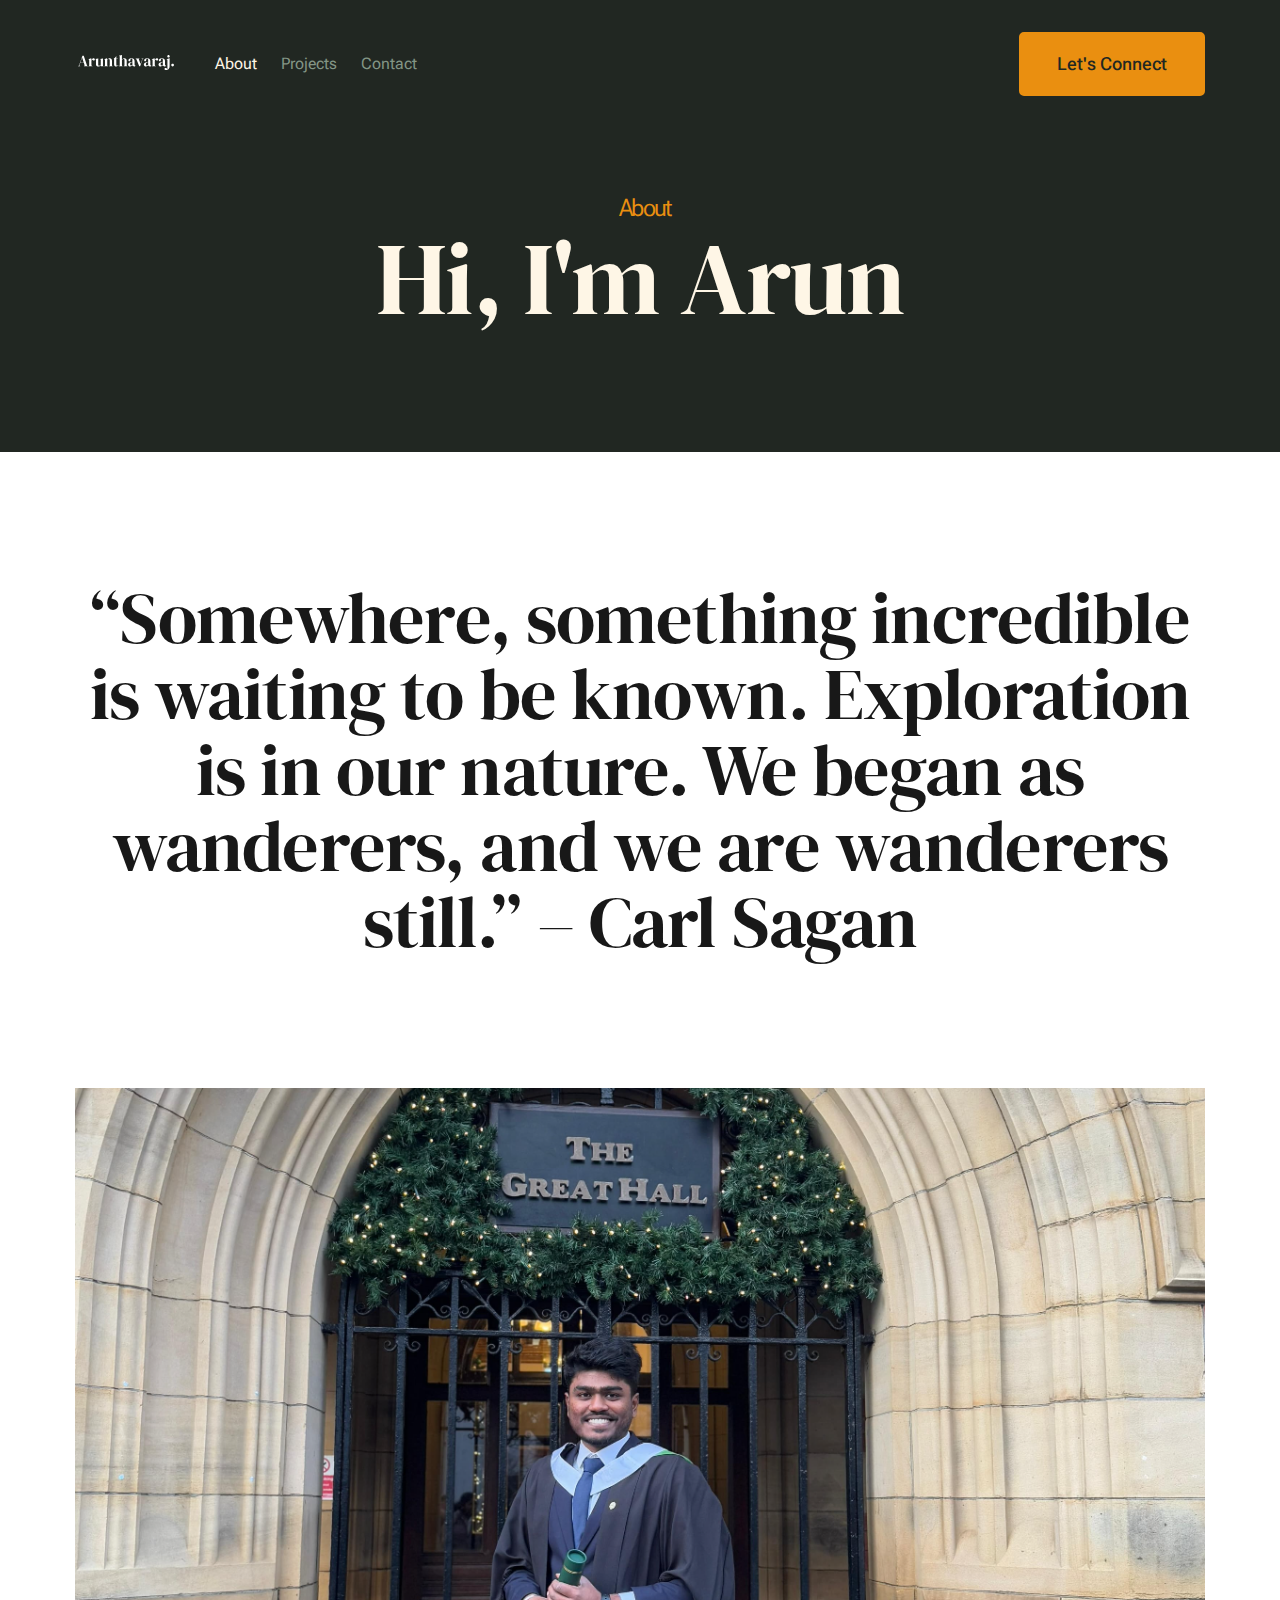
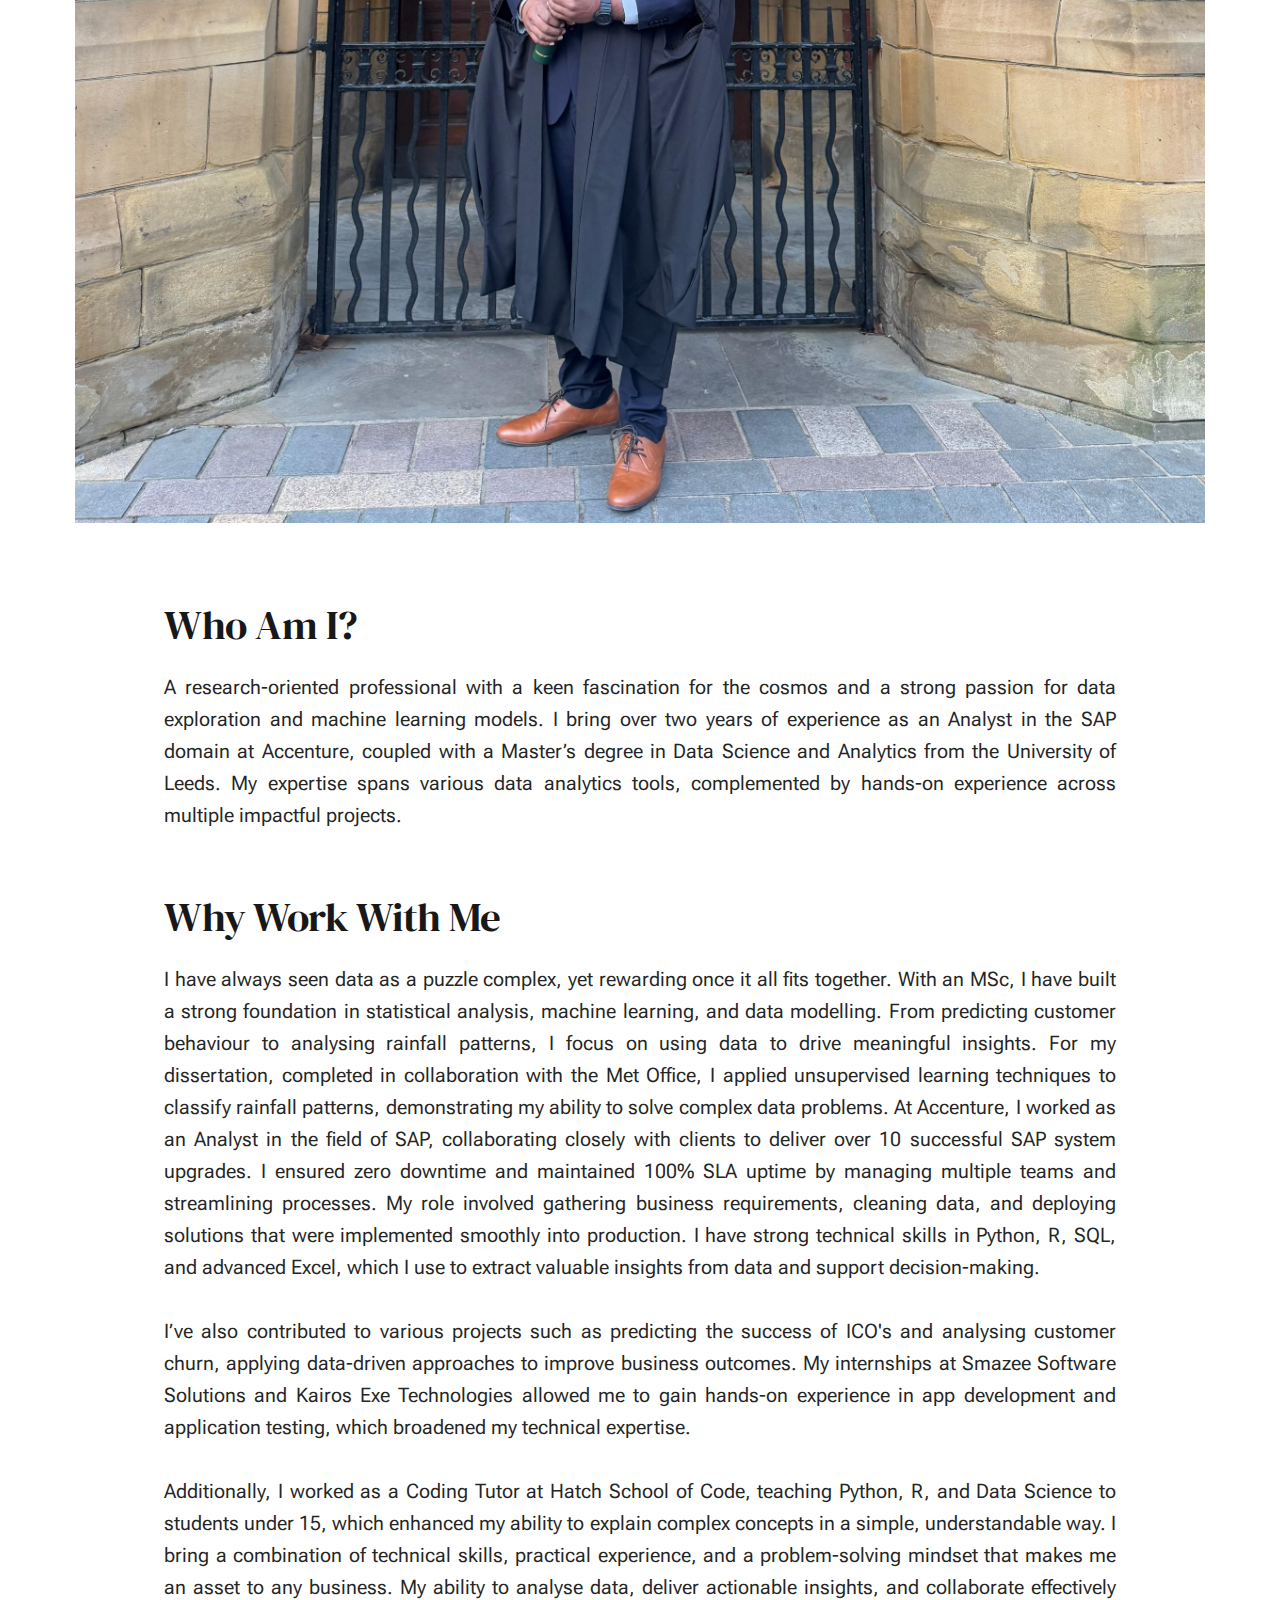
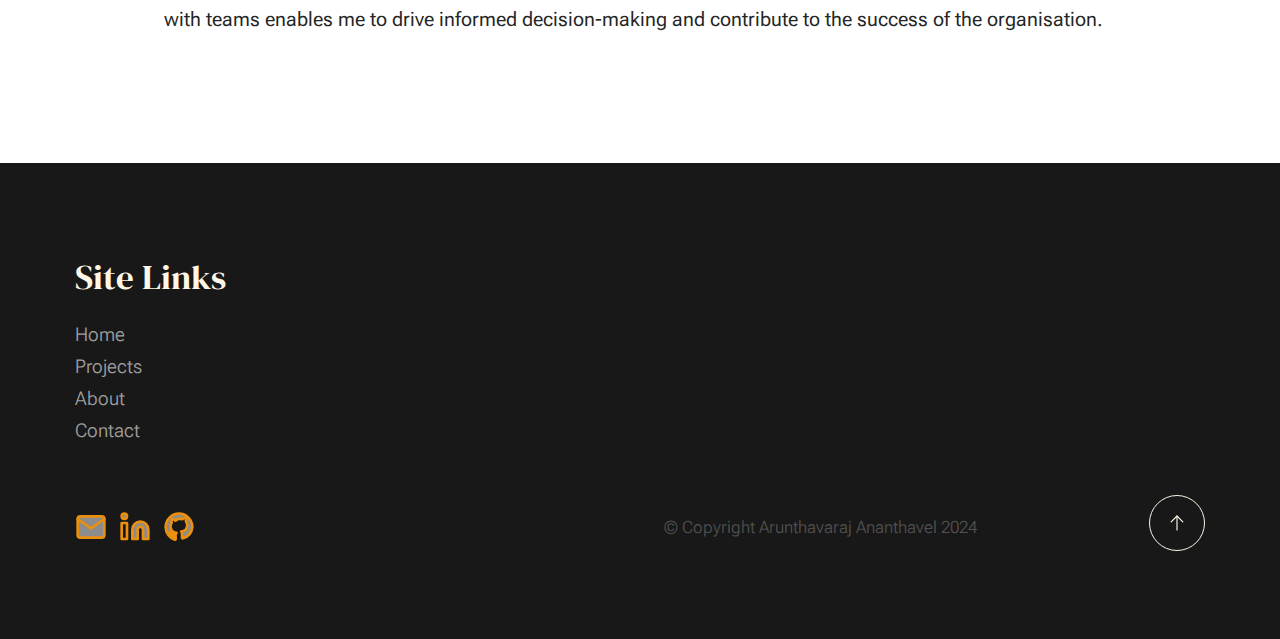
==== commit 325fc285: "Minor changes in Logo and preview" ====
--- a/about.html
+++ b/about.html
@@ -72,7 +72,7 @@
                     </ul> <!-- s-header__menu-links -->
 
                     <div class="s-header__contact">
-                        <a href="contact.html" class="btn btn--primary s-header__contact-btn">Let's Work Together</a>                        
+                        <a href="contact.html" class="btn btn--primary s-header__contact-btn">Let's Connect</a>                        
                     </div> <!-- s-header__contact -->
     
                 </nav> <!-- end s-header__nav -->
@@ -113,7 +113,7 @@
                                 <img src="images/thumbs/about/about-1200.jpg" 
                                      srcset="images/thumbs/about/about-1200.jpg 1200w, 
                                              images/thumbs/about/about-1200.jpg 1200w, 
-                                             images/thumbs/about/about-600.jpg 600w" sizes="(max-width: 2400px) 100vw, 2400px" alt="">
+                                             " sizes="(max-width: 2400px) 100vw, 2400px" alt="">
                             </figure>
                         </d>
                     </div> <!-- end pagemedia -->
--- a/css/styles.css
+++ b/css/styles.css
@@ -3632,7 +3632,7 @@
 }
 
 .s-intro__content-title {
-	font-size    : clamp(4rem, 6vw, 10rem);
+	font-size: clamp(4rem, 10vw, 10.4rem);
 	line-height  : 1;
 	margin-top   : 0;
 	margin-bottom: var(--vspace-1_25);
@@ -4743,14 +4743,19 @@
 }
 
 
+
+
+
+
 .cert-grid {
 	display: grid;
 	grid-template-columns: repeat(3, 1fr);
 	gap: var(--vspace-1);
 	margin-top: var(--vspace-2);
-}
-
-.cert-card {
+  }
+  
+  /* Cert card design */
+  .cert-card {
 	background: var(--color-white);
 	border-radius: var(--border-radius);
 	padding: var(--vspace-1);
@@ -4759,93 +4764,116 @@
 	display: flex;
 	flex-direction: column;
 	gap: var(--vspace-0_5);
-}
-
-.cert-card:hover {
+	height: 100%; /* Full height */
+  }
+  
+  .cert-card:hover {
 	transform: translateY(-5px);
 	box-shadow: var(--shadow-2);
-}
-
-.cert-card__logo {
-	width: 64px;
-	height: 64px;
-	margin-bottom: var(--vspace-0_5);
-}
-
-.cert-card__logo img {
-	width: 100%;
-	height: 100%;
-	object-fit: contain;
-}
-
-.cert-card__title {
+  }
+  
+  /* Title style for certifications */
+  .cert-card__title {
 	font-size: var(--text-md);
 	margin-bottom: var(--vspace-0_25);
 	color: var(--color-text-dark);
-}
-
-.cert-card__meta {
+	margin-top: 0; /* Ensure no margin is added on top */
+  }
+  
+  /* Meta section for additional information */
+  .cert-card__meta {
 	display: flex;
 	flex-direction: column;
 	gap: 0.5rem;
 	font-size: var(--text-sm);
 	color: var(--color-text-light);
-}
-
-.cert-card__footer {
+  }
+  
+  /* Footer with the verification link */
+  .cert-card__footer {
 	margin-top: auto;
 	padding-top: var(--vspace-0_5);
-}
-
-/* Responsive adjustments */
-@media screen and (max-width: 1200px) {
+  }
+  
+  /* Ensure PDFs inside cert cards are in a uniform rectangular container */
+  .cert-card__preview {
+	width: 100%;
+	height: 0;
+	padding-bottom: 70%; /* Aspect ratio for A4 format (8.5:11) */
+	position: relative;
+	overflow: hidden;
+	margin-bottom: var(--vspace-1); /* Add margin to create consistent space */
+  }
+  
+  .cert-card__preview canvas {
+	position: absolute;
+	top: 0;
+	left: 0;
+	width: 100%;
+	height: 100%;
+  }
+  
+  /* Responsive adjustments */
+  @media screen and (max-width: 1200px) {
 	.cert-grid {
-		grid-template-columns: repeat(2, 1fr);
-	}
-}
-
-@media screen and (max-width: 800px) {
+	  grid-template-columns: repeat(2, 1fr);
+	}
+  }
+  
+  @media screen and (max-width: 800px) {
 	.cert-grid {
-		grid-template-columns: 1fr;
-	}
-}
-
-.resume-preview-container {
+	  grid-template-columns: 1fr;
+	}
+  }
+  
+
+
+
+
+
+
+
+
+
+  .resume-preview-container {
 	display: flex;
 	justify-content: center;
 	gap: 2rem;
 	margin: 2rem 0;
-}
-
-.resume-page {
+  }
+  
+  .resume-page {
 	width: 45%;
 	aspect-ratio: 8.5/11;
 	box-shadow: 0 4px 8px rgba(0, 0, 0, 0.1);
 	background: #fff;
 	border-radius: 4px;
 	overflow: hidden;
-}
-
-.resume-iframe {
+  }
+  
+  .resume-pdf {
 	width: 100%;
 	height: 100%;
-	border: none;
-}
-
-.resume-preview__actions {
+	overflow-y: auto;
+  }
+  
+  .resume-preview__actions {
 	margin-top: 2rem;
-}
-
-@media screen and (max-width: 768px) {
+  }
+  
+  @media screen and (max-width: 768px) {
 	.resume-preview-container {
-		flex-direction: column;
-		align-items: center;
-	}
-
+	  flex-direction: column;
+	  align-items: center;
+	}
+  
 	.resume-page {
-		width: 90%;
-	}
-}
+	  width: 90%;
+	}
+  }
+  
+
+  
 
 .contact-block {
     padding: 20px;
